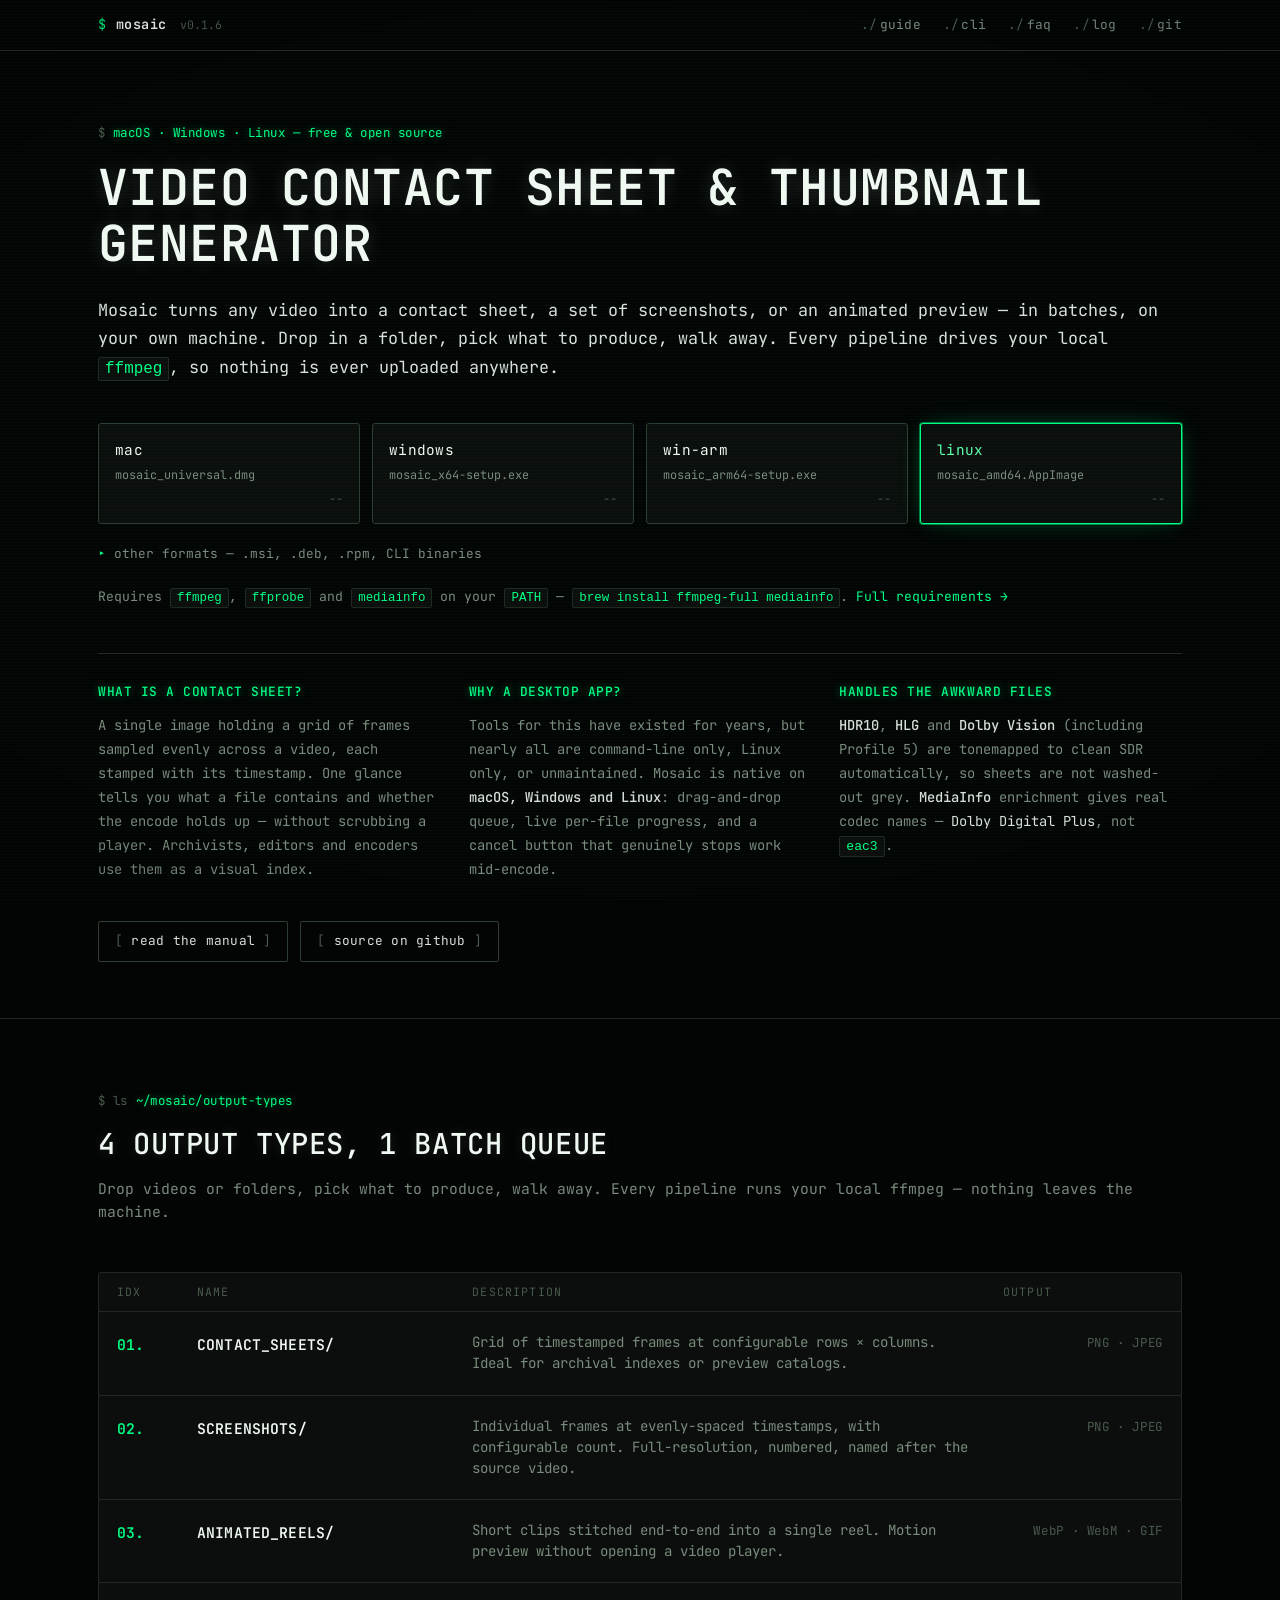
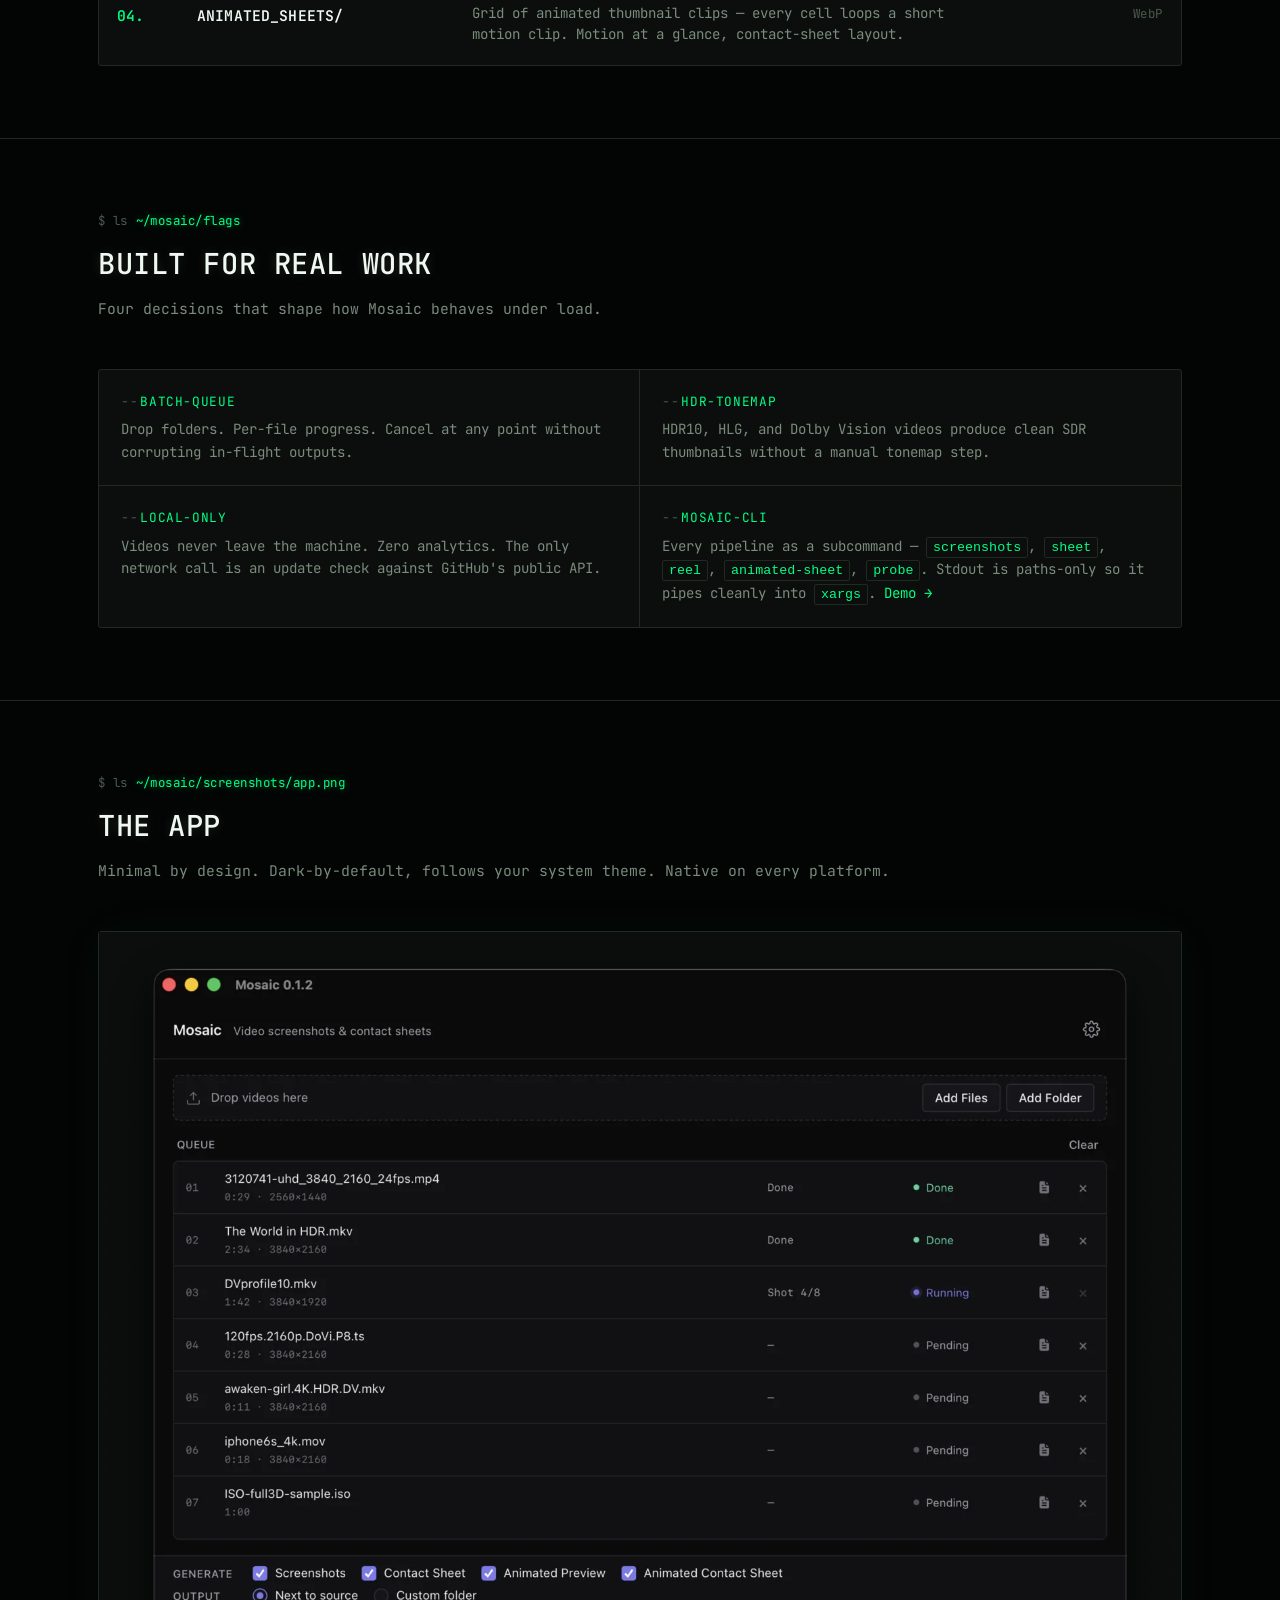
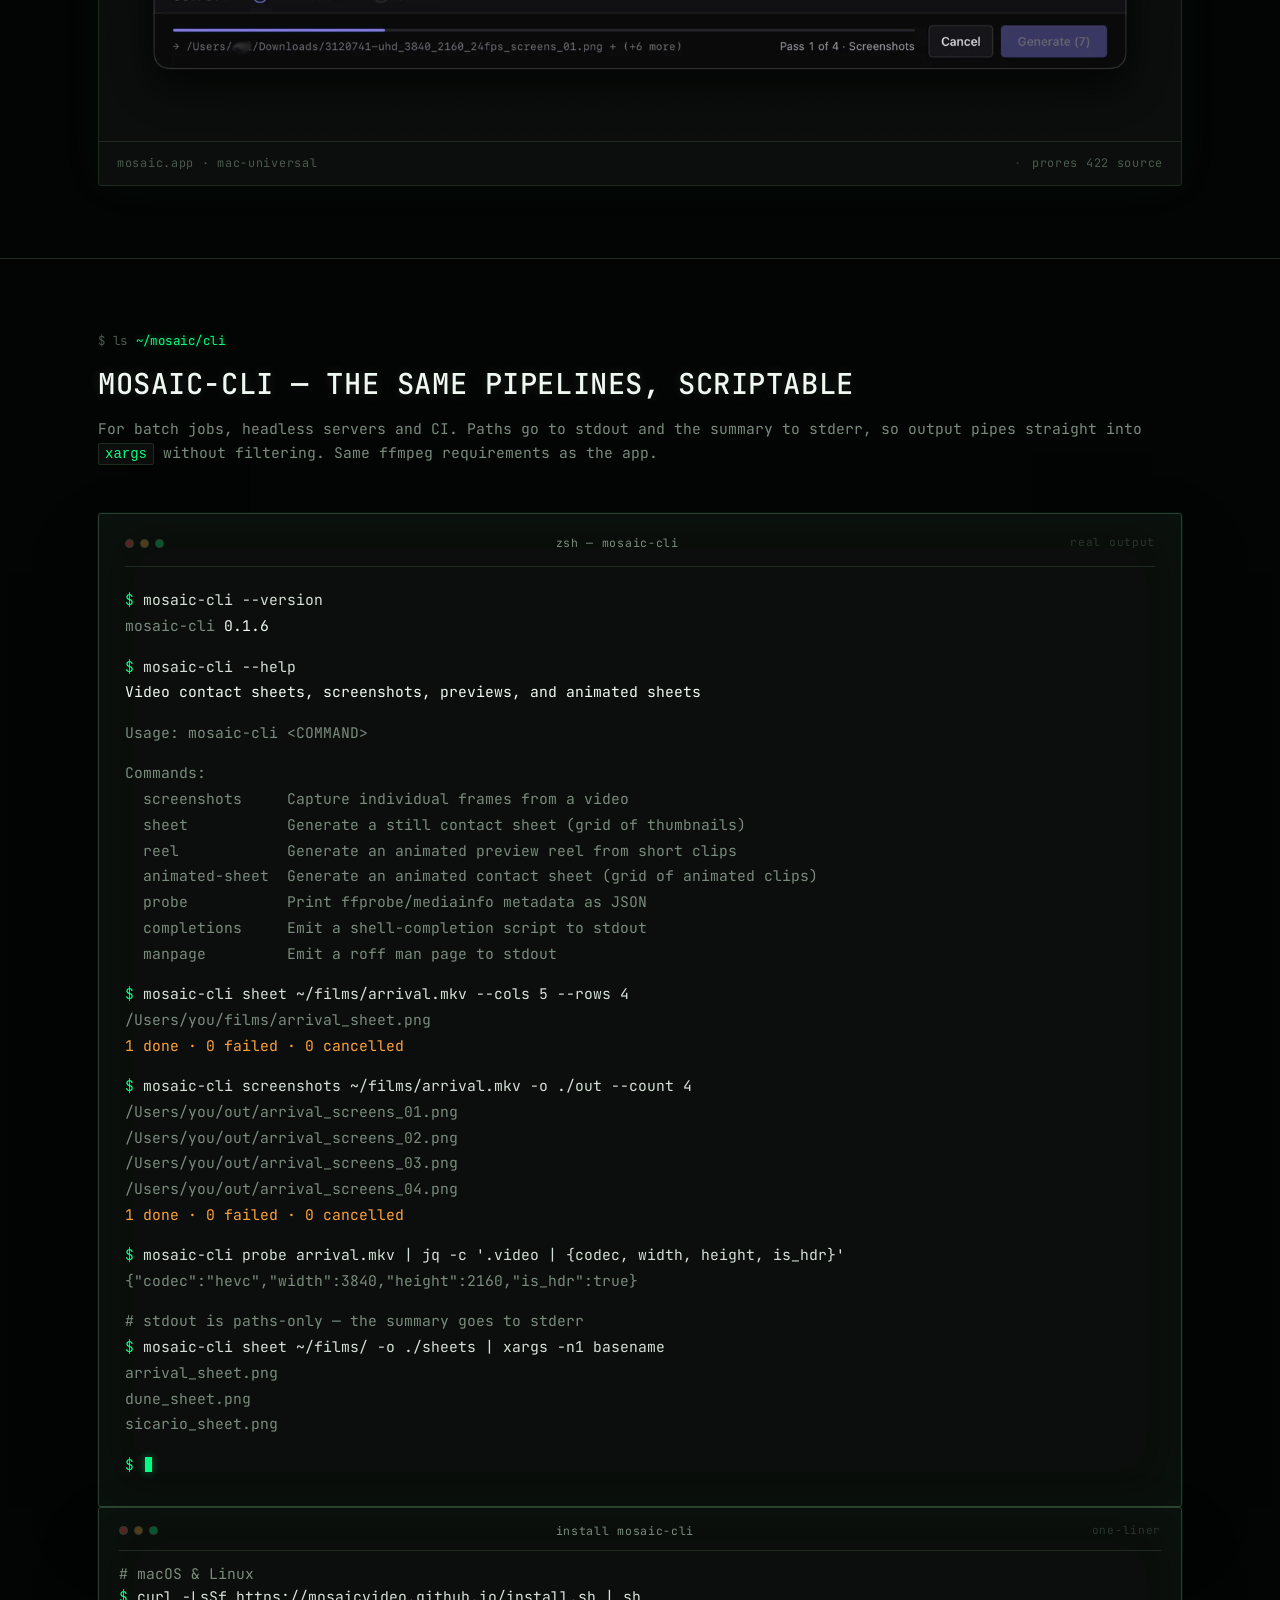
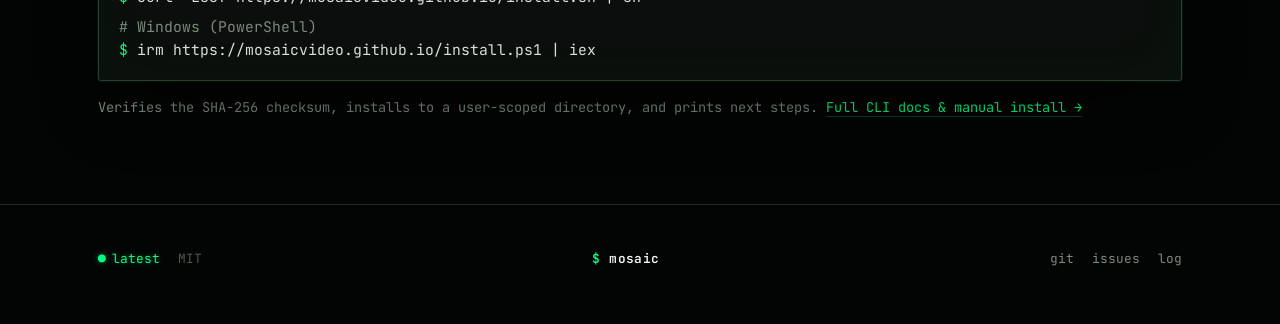
==== index.html @ 4bc28aed "Initial commit — Mosaic showcase site at the org root Moved out of mosaicvideo/mosaic (site/) so the" ====
<!doctype html>
<html lang="en">
<head>
  <meta charset="utf-8">
  <meta name="viewport" content="width=device-width, initial-scale=1">
  <title>Mosaic — Video contact sheets, screenshots & animated previews</title>
  <meta name="description" content="Batch-generate video contact sheets, screenshots, and animated previews. A free cross-platform desktop app for macOS, Windows and Linux that drives your local ffmpeg.">
  <link rel="canonical" href="https://mosaicvideo.github.io/">
  <meta name="theme-color" content="#060807">

  <meta property="og:type" content="website">
  <meta property="og:site_name" content="Mosaic">
  <meta property="og:url" content="https://mosaicvideo.github.io/">
  <meta property="og:title" content="Mosaic — Video contact sheets, screenshots &amp; animated previews">
  <meta property="og:description" content="Batch-generate video contact sheets, screenshots, and animated previews. A free cross-platform desktop app for macOS, Windows and Linux that drives your local ffmpeg.">
  <meta property="og:image" content="https://mosaicvideo.github.io/assets/og-image.png">
  <meta property="og:image:width" content="1200">
  <meta property="og:image:height" content="630">
  <meta property="og:image:alt" content="Mosaic — batch video thumbnailer for macOS, Windows and Linux">

  <meta name="twitter:card" content="summary_large_image">
  <meta name="twitter:title" content="Mosaic — Video contact sheets, screenshots &amp; animated previews">
  <meta name="twitter:description" content="Batch-generate video contact sheets, screenshots, and animated previews. Free, cross-platform, runs on your local ffmpeg.">
  <meta name="twitter:image" content="https://mosaicvideo.github.io/assets/og-image.png">
  <meta name="twitter:image:alt" content="Mosaic — batch video thumbnailer for macOS, Windows and Linux">
  <link rel="icon" type="image/png" href="assets/favicon.png">
  <link rel="preconnect" href="https://fonts.googleapis.com">
  <link rel="preconnect" href="https://fonts.gstatic.com" crossorigin>
  <link href="https://fonts.googleapis.com/css2?family=JetBrains+Mono:wght@400;500;600&display=swap" rel="stylesheet">
  <link rel="stylesheet" href="assets/style.css">
<script type="application/ld+json">
{
  "@context": "https://schema.org",
  "@type": "SoftwareApplication",
  "name": "Mosaic",
  "alternateName": "Mosaic video contact sheet generator",
  "description": "Free, open-source desktop app that batch-generates video contact sheets, screenshots, animated preview reels and animated contact sheets by driving your local ffmpeg. Runs on macOS, Windows and Linux.",
  "url": "https://mosaicvideo.github.io/",
  "applicationCategory": "MultimediaApplication",
  "applicationSubCategory": "Video contact sheet and thumbnail generator",
  "operatingSystem": "macOS, Windows, Linux",
  "softwareVersion": "0.1.6",
  "downloadUrl": "https://github.com/mosaicvideo/mosaic/releases/latest",
  "softwareHelp": {
    "@type": "CreativeWork",
    "url": "https://mosaicvideo.github.io/guide.html"
  },
  "softwareRequirements": "Requires ffmpeg, ffprobe and MediaInfo CLI installed and available on PATH.",
  "license": "https://opensource.org/licenses/MIT",
  "isAccessibleForFree": true,
  "offers": {
    "@type": "Offer",
    "price": "0",
    "priceCurrency": "USD"
  },
  "screenshot": "https://mosaicvideo.github.io/assets/screenshots/hero.webp",
  "image": "https://mosaicvideo.github.io/assets/og-image.png",
  "featureList": [
    "Contact sheets — grid of timestamped frames at configurable rows and columns (PNG, JPEG)",
    "Screenshots — individual frames at evenly-spaced timestamps (PNG, JPEG)",
    "Animated preview reels — short clips stitched into one animation (WebP, WebM, GIF)",
    "Animated contact sheets — grid of looping motion clips (WebP)",
    "Drag-and-drop batch queue with per-file progress and cancel",
    "Automatic HDR tonemapping for HDR10, HLG and Dolby Vision including Profile 5",
    "MediaInfo metadata viewer and header enrichment",
    "Runs entirely locally — no uploads, no telemetry",
    "mosaic-cli command-line interface for scripting and CI"
  ],
  "author": {
    "@type": "Organization",
    "name": "Mosaic",
    "url": "https://mosaicvideo.github.io/",
    "sameAs": [
      "https://github.com/mosaicvideo/mosaic"
    ]
  },
  "publisher": {
    "@type": "Organization",
    "name": "Mosaic",
    "url": "https://mosaicvideo.github.io/",
    "sameAs": [
      "https://github.com/mosaicvideo/mosaic"
    ]
  },
  "sameAs": [
    "https://github.com/mosaicvideo/mosaic"
  ]
}
</script>
<script type="application/ld+json">
{
  "@context": "https://schema.org",
  "@type": "WebSite",
  "name": "Mosaic",
  "url": "https://mosaicvideo.github.io/",
  "publisher": {
    "@type": "Organization",
    "name": "Mosaic",
    "url": "https://mosaicvideo.github.io/",
    "sameAs": [
      "https://github.com/mosaicvideo/mosaic"
    ]
  }
}
</script>
</head>
<body>

<nav class="nav">
  <div class="nav-inner">
    <a href="./" class="nav-brand">
      <span class="nav-brand-text">mosaic</span>
      <span class="nav-brand-version" id="nav-version">v0.1.6</span>
    </a>
    <div class="nav-links">
      <a href="guide.html">guide</a>
      <a href="cli.html">cli</a>
      <a href="guide.html#faq">faq</a>
      <a href="https://github.com/mosaicvideo/mosaic/blob/main/CHANGELOG.md">log</a>
      <a href="https://github.com/mosaicvideo/mosaic">git</a>
    </div>
  </div>
</nav>

<main>

  <!-- ============ HERO ============ -->
  <section class="hero">
    <div class="hero-inner">

      <div class="hero-eyebrow">macOS · Windows · Linux — free &amp; open source</div>

      <h1 class="hero-h1">Video contact sheet &amp; thumbnail generator</h1>

      <p class="hero-lede">Mosaic turns any video into a contact sheet, a set of screenshots, or an animated preview — in batches, on your own machine. Drop in a folder, pick what to produce, walk away. Every pipeline drives your local <code>ffmpeg</code>, so nothing is ever uploaded anywhere.</p>

      <div class="dl-hero">
        <div class="dl-cards">
          <a class="dl-card" id="btn-macos" data-key="macos" href="https://github.com/mosaicvideo/mosaic/releases/latest">
            <span class="dl-card-os">mac</span>
            <span class="dl-path">mosaic_universal.dmg</span>
            <span class="dl-size">--</span>
          </a>
          <a class="dl-card" id="btn-win" data-key="win-x64" href="https://github.com/mosaicvideo/mosaic/releases/latest">
            <span class="dl-card-os">windows</span>
            <span class="dl-path">mosaic_x64-setup.exe</span>
            <span class="dl-size">--</span>
          </a>
          <a class="dl-card" id="btn-win-arm" data-key="win-arm" href="https://github.com/mosaicvideo/mosaic/releases/latest">
            <span class="dl-card-os">win-arm</span>
            <span class="dl-path">mosaic_arm64-setup.exe</span>
            <span class="dl-size">--</span>
          </a>
          <a class="dl-card" id="btn-linux" data-key="linux" href="https://github.com/mosaicvideo/mosaic/releases/latest">
            <span class="dl-card-os">linux</span>
            <span class="dl-path">mosaic_amd64.AppImage</span>
            <span class="dl-size">--</span>
          </a>
        </div>

        <details class="dl-more">
          <summary>other formats — .msi, .deb, .rpm, CLI binaries</summary>
          <div class="dl-more-body">
            <div class="dl-table" role="list">
              <div class="dl-group">Desktop app</div>
              <div class="dl-row">
                <a id="btn-win-msi" href="https://github.com/mosaicvideo/mosaic/releases/latest" role="listitem">
                  <div class="dl-index">01.</div><div class="dl-tag">win x64</div><div class="dl-path">mosaic_x64_en-US.msi</div><div class="dl-size">--</div>
                </a>
              </div>
              <div class="dl-row">
                <a id="btn-win-arm-msi" href="https://github.com/mosaicvideo/mosaic/releases/latest" role="listitem">
                  <div class="dl-index">02.</div><div class="dl-tag">win arm</div><div class="dl-path">mosaic_arm64_en-US.msi</div><div class="dl-size">--</div>
                </a>
              </div>
              <div class="dl-row">
                <a id="btn-linux-deb" href="https://github.com/mosaicvideo/mosaic/releases/latest" role="listitem">
                  <div class="dl-index">03.</div><div class="dl-tag">debian</div><div class="dl-path">mosaic_amd64.deb</div><div class="dl-size">--</div>
                </a>
              </div>
              <div class="dl-row">
                <a id="btn-linux-rpm" href="https://github.com/mosaicvideo/mosaic/releases/latest" role="listitem">
                  <div class="dl-index">04.</div><div class="dl-tag">fedora</div><div class="dl-path">mosaic.x86_64.rpm</div><div class="dl-size">--</div>
                </a>
              </div>
              <div class="dl-group">mosaic-cli</div>
              <div class="dl-row">
                <a id="cli-btn-macos" href="https://github.com/mosaicvideo/mosaic/releases/latest" role="listitem">
                  <div class="dl-index">05.</div><div class="dl-tag">macos</div><div class="dl-path">mosaic-cli-macos-universal</div><div class="dl-size">--</div>
                </a>
              </div>
              <div class="dl-row">
                <a id="cli-btn-linux" href="https://github.com/mosaicvideo/mosaic/releases/latest" role="listitem">
                  <div class="dl-index">06.</div><div class="dl-tag">linux</div><div class="dl-path">mosaic-cli-linux-x86_64</div><div class="dl-size">--</div>
                </a>
              </div>
              <div class="dl-row">
                <a id="cli-btn-win-x64" href="https://github.com/mosaicvideo/mosaic/releases/latest" role="listitem">
                  <div class="dl-index">07.</div><div class="dl-tag">win x64</div><div class="dl-path">mosaic-cli-windows-x86_64.exe</div><div class="dl-size">--</div>
                </a>
              </div>
              <div class="dl-row">
                <a id="cli-btn-win-arm" href="https://github.com/mosaicvideo/mosaic/releases/latest" role="listitem">
                  <div class="dl-index">08.</div><div class="dl-tag">win arm</div><div class="dl-path">mosaic-cli-windows-aarch64.exe</div><div class="dl-size">--</div>
                </a>
              </div>
            </div>
            <p class="dl-verify">Verify any download against <a href="https://github.com/mosaicvideo/mosaic/releases/latest/download/SHA256SUMS">SHA256SUMS</a>, or see <a href="https://github.com/mosaicvideo/mosaic/releases/latest">the full release</a>.</p>
          </div>
        </details>

        <p class="dl-req">Requires <code>ffmpeg</code>, <code>ffprobe</code> and <code>mediainfo</code> on your <code>PATH</code> — <code>brew install ffmpeg-full mediainfo</code>. <a href="guide.html#requirements">Full requirements →</a></p>
      </div>

      <div class="hero-prose">
        <div class="hero-note">
          <h2>What is a contact sheet?</h2>
          <p>A single image holding a grid of frames sampled evenly across a video, each stamped with its timestamp. One glance tells you what a file contains and whether the encode holds up — without scrubbing a player. Archivists, editors and encoders use them as a visual index.</p>
        </div>
        <div class="hero-note">
          <h2>Why a desktop app?</h2>
          <p>Tools for this have existed for years, but nearly all are command-line only, Linux only, or unmaintained. Mosaic is native on <strong>macOS, Windows and Linux</strong>: drag-and-drop queue, live per-file progress, and a cancel button that genuinely stops work mid-encode.</p>
        </div>
        <div class="hero-note">
          <h2>Handles the awkward files</h2>
          <p><strong>HDR10</strong>, <strong>HLG</strong> and <strong>Dolby Vision</strong> (including Profile 5) are tonemapped to clean SDR automatically, so sheets are not washed-out grey. <strong>MediaInfo</strong> enrichment gives real codec names — <em>Dolby Digital Plus</em>, not <code>eac3</code>.</p>
        </div>
      </div>

      <div class="cta-row">
        <a class="cta" href="guide.html">read the manual</a>
        <a class="cta" href="https://github.com/mosaicvideo/mosaic">source on github</a>
      </div>

    </div>
  </section>

  <!-- ============ OUTPUT TYPES ============ -->
  <section class="section">
    <div class="container">
      <div class="section-head">
        <div class="section-path">~/mosaic/output-types</div>
        <h2 class="section-title">4 output types, 1 batch queue</h2>
        <p class="section-sub">Drop videos or folders, pick what to produce, walk away. Every pipeline runs your local ffmpeg — nothing leaves the machine.</p>
      </div>

      <div class="fs" role="list">
        <div class="fs-head">
          <div>IDX</div>
          <div>NAME</div>
          <div>DESCRIPTION</div>
          <div>OUTPUT</div>
        </div>

        <div class="fs-row" role="listitem">
          <div class="fs-idx">01.</div>
          <div class="fs-name">contact_sheets/</div>
          <div class="fs-desc">Grid of timestamped frames at configurable rows × columns. Ideal for archival indexes or preview catalogs.</div>
          <div class="fs-meta">PNG · JPEG</div>
        </div>

        <div class="fs-row" role="listitem">
          <div class="fs-idx">02.</div>
          <div class="fs-name">screenshots/</div>
          <div class="fs-desc">Individual frames at evenly-spaced timestamps, with configurable count. Full-resolution, numbered, named after the source video.</div>
          <div class="fs-meta">PNG · JPEG</div>
        </div>

        <div class="fs-row" role="listitem">
          <div class="fs-idx">03.</div>
          <div class="fs-name">animated_reels/</div>
          <div class="fs-desc">Short clips stitched end-to-end into a single reel. Motion preview without opening a video player.</div>
          <div class="fs-meta">WebP · WebM · GIF</div>
        </div>

        <div class="fs-row" role="listitem">
          <div class="fs-idx">04.</div>
          <div class="fs-name">animated_sheets/</div>
          <div class="fs-desc">Grid of animated thumbnail clips — every cell loops a short motion clip. Motion at a glance, contact-sheet layout.</div>
          <div class="fs-meta">WebP</div>
        </div>
      </div>
    </div>
  </section>

  <!-- ============ FLAGS (Why) ============ -->
  <section class="section">
    <div class="container">
      <div class="section-head">
        <div class="section-path">~/mosaic/flags</div>
        <h2 class="section-title">Built for real work</h2>
        <p class="section-sub">Four decisions that shape how Mosaic behaves under load.</p>
      </div>

      <div class="flags">
        <div class="flag">
          <div class="flag-key">batch-queue</div>
          <div class="flag-body">Drop folders. Per-file progress. Cancel at any point without corrupting in-flight outputs.</div>
        </div>
        <div class="flag">
          <div class="flag-key">hdr-tonemap</div>
          <div class="flag-body">HDR10, HLG, and Dolby Vision videos produce clean SDR thumbnails without a manual tonemap step.</div>
        </div>
        <div class="flag">
          <div class="flag-key">local-only</div>
          <div class="flag-body">Videos never leave the machine. Zero analytics. The only network call is an update check against GitHub's public API.</div>
        </div>
        <div class="flag">
          <div class="flag-key">mosaic-cli</div>
          <div class="flag-body">Every pipeline as a subcommand — <code>screenshots</code>, <code>sheet</code>, <code>reel</code>, <code>animated-sheet</code>, <code>probe</code>. Stdout is paths-only so it pipes cleanly into <code>xargs</code>. <a href="#cli">Demo →</a></div>
        </div>
      </div>
    </div>
  </section>

  <!-- ============ SHOWCASE ============ -->
  <section class="section">
    <div class="container">
      <div class="section-head">
        <div class="section-path">~/mosaic/screenshots/app.png</div>
        <h2 class="section-title">The app</h2>
        <p class="section-sub">Minimal by design. Dark-by-default, follows your system theme. Native on every platform.</p>
      </div>

      <div class="showcase">
        <div class="showcase-frame">
          <img class="optional-screenshot" src="assets/screenshots/hero.webp" alt="Mosaic app window showing a drag-and-drop batch queue with video files processing" width="1600" height="1197" loading="lazy" decoding="async">
        </div>
        <div class="showcase-caption">
          <span>mosaic.app · mac-universal</span>
          <span>prores 422 source</span>
        </div>
      </div>
    </div>
  </section>

  <!-- ============ CLI ============ -->
  <section class="section" id="cli">
    <div class="container">
      <div class="section-head">
        <div class="section-path">~/mosaic/cli</div>
        <h2 class="section-title">mosaic-cli — the same pipelines, scriptable</h2>
        <p class="section-sub">For batch jobs, headless servers and CI. Paths go to stdout and the summary to stderr, so output pipes straight into <code>xargs</code> without filtering. Same ffmpeg requirements as the app.</p>
      </div>

      <div class="terminal" id="terminal">
        <div class="terminal-bar">
          <div class="terminal-bar-dots" aria-hidden="true"><span></span><span></span><span></span></div>
          <div class="terminal-bar-title">zsh — mosaic-cli</div>
          <div class="terminal-bar-meta">real output</div>
        </div>

        <div class="terminal-body" id="terminal-body">

          <span class="tline cmd">mosaic-cli --version</span>
          <span class="tline out">mosaic-cli <span class="hi" id="line-version">0.1.6</span></span>
          <span class="tspace"></span>

          <span class="tline cmd">mosaic-cli --help</span>
          <span class="tline bright">Video contact sheets, screenshots, previews, and animated sheets</span>
          <span class="tspace"></span>
          <span class="tline out">Usage: mosaic-cli &lt;COMMAND&gt;</span>
          <span class="tspace"></span>
          <span class="tline out">Commands:</span>
          <span class="tline out">  screenshots     Capture individual frames from a video</span>
          <span class="tline out">  sheet           Generate a still contact sheet (grid of thumbnails)</span>
          <span class="tline out">  reel            Generate an animated preview reel from short clips</span>
          <span class="tline out">  animated-sheet  Generate an animated contact sheet (grid of animated clips)</span>
          <span class="tline out">  probe           Print ffprobe/mediainfo metadata as JSON</span>
          <span class="tline out">  completions     Emit a shell-completion script to stdout</span>
          <span class="tline out">  manpage         Emit a roff man page to stdout</span>
          <span class="tspace"></span>

          <span class="tline cmd">mosaic-cli sheet ~/films/arrival.mkv --cols 5 --rows 4</span>
          <span class="tline out">/Users/you/films/arrival_sheet.png</span>
          <span class="tline amber">1 done · 0 failed · 0 cancelled</span>
          <span class="tspace"></span>

          <span class="tline cmd">mosaic-cli screenshots ~/films/arrival.mkv -o ./out --count 4</span>
          <span class="tline out">/Users/you/out/arrival_screens_01.png</span>
          <span class="tline out">/Users/you/out/arrival_screens_02.png</span>
          <span class="tline out">/Users/you/out/arrival_screens_03.png</span>
          <span class="tline out">/Users/you/out/arrival_screens_04.png</span>
          <span class="tline amber">1 done · 0 failed · 0 cancelled</span>
          <span class="tspace"></span>

          <span class="tline cmd">mosaic-cli probe arrival.mkv | jq -c '.video | {codec, width, height, is_hdr}'</span>
          <span class="tline out">{"codec":"hevc","width":3840,"height":2160,"is_hdr":true}</span>
          <span class="tspace"></span>

          <span class="tline out"># stdout is paths-only — the summary goes to stderr</span>
          <span class="tline cmd">mosaic-cli sheet ~/films/ -o ./sheets | xargs -n1 basename</span>
          <span class="tline out">arrival_sheet.png</span>
          <span class="tline out">dune_sheet.png</span>
          <span class="tline out">sicario_sheet.png</span>
          <span class="tspace"></span>

          <span class="tline cmd"><span class="cursor"></span></span>
        </div>
      </div>

      <div class="cli-install">
        <div class="terminal terminal-compact">
          <div class="terminal-bar">
            <div class="terminal-bar-dots" aria-hidden="true"><span></span><span></span><span></span></div>
            <div class="terminal-bar-title">install mosaic-cli</div>
            <div class="terminal-bar-meta">one-liner</div>
          </div>
          <div class="terminal-body">
            <span class="tline out"># macOS &amp; Linux</span>
            <span class="tline cmd">curl -LsSf https://mosaicvideo.github.io/install.sh | sh</span>
            <span class="tspace"></span>
            <span class="tline out"># Windows (PowerShell)</span>
            <span class="tline cmd">irm https://mosaicvideo.github.io/install.ps1 | iex</span>
          </div>
        </div>
        <p class="cli-install-hint">Verifies the SHA-256 checksum, installs to a user-scoped directory, and prints next steps. <a href="cli.html">Full CLI docs &amp; manual install →</a></p>
      </div>
    </div>
  </section>

</main>

<footer>
  <div class="footer-inner">
    <div class="footer-left">
      <span class="version-badge" id="version-badge">latest</span>
      <span>MIT</span>
    </div>
    <div class="footer-mark">mosaic</div>
    <div class="footer-right">
      <a href="https://github.com/mosaicvideo/mosaic">git</a>
      <a href="https://github.com/mosaicvideo/mosaic/issues">issues</a>
      <a href="https://github.com/mosaicvideo/mosaic/blob/main/CHANGELOG.md">log</a>
    </div>
  </div>
</footer>

<script src="assets/download.js" defer></script>
</body>
</html>
---- assets/style.css ----
/* Mosaic showcase — Terminal archive aesthetic
   Monospace throughout, phosphor green on near-pitch black,
   scanline overlay, ASCII dividers, typed-on-load hero. */

@font-face {
  font-family: 'JetBrainsMonoFallback';
  src: local('JetBrains Mono'), local('SF Mono'), local('Menlo');
}

:root {
  color-scheme: dark;

  /* Terminal palette */
  --bg:          #060807;
  --bg-deep:     #030404;
  --panel:       #0b0e0c;
  --elev:        #11161260;
  --elev-solid:  #11161290;
  --border:      #1f2a21;
  --border-2:    #2d3d2f;
  --text:        #d6e0d8;
  --text-bright: #f0f8f2;
  --muted:       #7a8b7d;
  --subtle:      #4a5a4d;
  --faint:       #2a3530;

  --accent:      #00ff85;
  --accent-hi:   #5cffab;
  --accent-lo:   #00c96a;
  --accent-dim:  rgba(0, 255, 133, 0.10);
  --accent-glow: rgba(0, 255, 133, 0.45);

  --amber:       #ffa23a;  /* secondary / warning */
  --amber-dim:   rgba(255, 162, 58, 0.14);
  --danger:      #ff5560;

  --radius-sm:   2px;
  --radius:      3px;

  --f-mono:      'JetBrains Mono', 'IBM Plex Mono', 'SF Mono', Menlo, Consolas, monospace;
  --f-text:      var(--f-mono);

  --t-fast:      100ms linear;
  --t-base:      200ms linear;

  --max-w:       1140px;
  --gutter:      28px;
}

*, *::before, *::after { box-sizing: border-box; }

html {
  scroll-behavior: smooth;
  scroll-padding-top: 96px;
}

body {
  margin: 0;
  font-family: var(--f-mono);
  font-size: 14px;
  line-height: 1.6;
  color: var(--text);
  background: var(--bg-deep);
  -webkit-font-smoothing: antialiased;
  overflow-x: hidden;
  font-feature-settings: "liga" 0, "calt" 0;  /* no ligatures for pure terminal feel */
  position: relative;
}

/* ---- CRT vignette ---- */
body::before {
  content: '';
  position: fixed;
  inset: 0;
  pointer-events: none;
  z-index: 9998;
  background:
    radial-gradient(ellipse 120% 90% at 50% 50%, transparent 55%, rgba(0, 0, 0, 0.6) 100%);
}

/* ---- Scanlines overlay ---- */
body::after {
  content: '';
  position: fixed;
  inset: 0;
  pointer-events: none;
  z-index: 9999;
  background-image:
    repeating-linear-gradient(
      0deg,
      rgba(0, 255, 133, 0.025) 0px,
      rgba(0, 255, 133, 0.025) 1px,
      transparent 1px,
      transparent 3px
    );
  mix-blend-mode: screen;
}

img { max-width: 100%; height: auto; display: block; }

a {
  color: var(--accent);
  text-decoration: none;
  transition: color var(--t-fast);
}
a:hover {
  color: var(--accent-hi);
  text-shadow: 0 0 8px var(--accent-glow);
}

::selection {
  background: var(--accent);
  color: var(--bg-deep);
}

/* All caps, uppercase default for headings */
h1, h2, h3, h4 {
  font-family: var(--f-mono);
  font-weight: 500;
  letter-spacing: 0.01em;
  margin: 0 0 0.5em;
  color: var(--text-bright);
  text-transform: uppercase;
}

h1 {
  font-size: clamp(1.6rem, 3.2vw, 2.4rem);
  letter-spacing: 0.02em;
  line-height: 1.3;
  font-weight: 600;
}

h2 {
  font-size: 1.25rem;
  letter-spacing: 0.05em;
  margin-top: 2.2em;
  color: var(--accent);
  text-shadow: 0 0 10px var(--accent-glow);
}

h3 {
  font-size: 1rem;
  letter-spacing: 0.04em;
  margin-top: 1.6em;
  color: var(--text-bright);
}

h4 {
  font-size: 0.86rem;
  letter-spacing: 0.06em;
  margin-top: 1.4em;
  color: var(--accent);
}

p { margin: 0 0 1em; }
ul, ol { margin: 0 0 1em; padding-left: 1.4em; }
li { margin-bottom: 0.3em; }

em, i { font-style: normal; color: var(--accent); }
strong, b { color: var(--text-bright); font-weight: 600; }

code {
  background: var(--panel);
  padding: 2px 6px;
  border-radius: var(--radius-sm);
  border: 1px solid var(--border);
  color: var(--accent);
  font-size: 0.95em;
}

pre {
  background: var(--panel);
  border: 1px solid var(--border);
  border-radius: var(--radius);
  padding: 14px 18px;
  overflow-x: auto;
  font-size: 0.84rem;
  color: var(--text);
  line-height: 1.65;
  position: relative;
}
pre::before {
  content: '$';
  position: absolute;
  top: 14px;
  left: 18px;
  color: var(--accent);
  opacity: 0.5;
}
pre code { background: none; border: 0; padding: 0; }
pre:not(.no-prompt) { padding-left: 34px; }
pre.no-prompt::before { display: none; }
pre.no-prompt { padding-left: 18px; }

hr {
  border: 0;
  height: 1px;
  background: linear-gradient(90deg, transparent, var(--border-2), transparent);
  margin: 3em 0;
}

/* ---- ASCII divider ---- */
.ascii-rule {
  color: var(--faint);
  font-size: 0.78rem;
  letter-spacing: 0.3em;
  text-align: center;
  user-select: none;
  white-space: nowrap;
  overflow: hidden;
  margin: 64px 0;
}
.ascii-rule::before,
.ascii-rule::after {
  content: '─────────────────────────────────────────────────────────────────';
}

/* ---- Nav ---- */

.nav {
  position: sticky;
  top: 0;
  z-index: 50;
  background: var(--bg-deep);
  border-bottom: 1px solid var(--border);
}
.nav-inner {
  max-width: var(--max-w);
  margin: 0 auto;
  padding: 14px var(--gutter);
  display: flex;
  align-items: center;
  gap: 28px;
  font-size: 0.84rem;
}
.nav-brand {
  display: inline-flex;
  align-items: center;
  gap: 10px;
  color: var(--text-bright);
}
.nav-brand::before {
  content: '$';
  color: var(--accent);
}
.nav-brand-text {
  font-weight: 600;
  letter-spacing: 0.03em;
  color: var(--text-bright);
}
.nav-brand-version {
  color: var(--subtle);
  font-size: 0.72rem;
  margin-left: 4px;
}
.nav-links {
  display: flex;
  gap: 22px;
  margin-left: auto;
  align-items: center;
}
.nav-links a {
  color: var(--muted);
  font-size: 0.8rem;
  letter-spacing: 0.02em;
  transition: color var(--t-fast);
  position: relative;
}
.nav-links a::before {
  content: './';
  color: var(--subtle);
  margin-right: 2px;
  transition: color var(--t-fast);
}
.nav-links a:hover,
.nav-links a.active {
  color: var(--accent);
  text-shadow: 0 0 10px var(--accent-glow);
}
.nav-links a:hover::before,
.nav-links a.active::before { color: var(--accent); }

@media (max-width: 720px) {
  .nav-inner { padding: 12px 18px; gap: 14px; font-size: 0.78rem; }
  .nav-brand-version { display: none; }
  .nav-links { gap: 14px; }
}

/* ---- Container ---- */
.container {
  max-width: var(--max-w);
  margin: 0 auto;
  padding: 0 var(--gutter);
}
@media (max-width: 720px) {
  :root { --gutter: 18px; }
}

/* =========== HERO =========== */

.hero {
  padding: 72px 0 56px;
  border-bottom: 1px solid var(--border);
  position: relative;
}

.hero-inner {
  max-width: var(--max-w);
  margin: 0 auto;
  padding: 0 var(--gutter);
}

.hero-eyebrow {
  font-size: 0.78rem;
  color: var(--accent);
  letter-spacing: 0.04em;
  margin-bottom: 18px;
  text-shadow: 0 0 8px var(--accent-glow);
}
.hero-eyebrow::before {
  content: '$ ';
  color: var(--subtle);
  text-shadow: none;
}

.hero-h1 {
  font-size: clamp(1.9rem, 5.2vw, 3.1rem);
  line-height: 1.12;
  letter-spacing: 0.01em;
  margin: 0 0 24px;
  color: var(--text-bright);
  text-shadow: 0 0 18px rgba(240, 248, 242, 0.18);
}

.hero-lede {
  font-size: 1.05rem;
  line-height: 1.7;
  color: var(--text);
  margin: 0 0 40px;
}

/* Three notes side by side so the hero fills the container instead of leaving a
   narrow ragged column with dead space beside it. */
.hero-prose {
  display: grid;
  grid-template-columns: repeat(3, 1fr);
  gap: 28px;
  padding-top: 28px;
  border-top: 1px solid var(--border);
}
.hero-note h2 {
  font-size: 0.8rem;
  font-weight: 500;
  letter-spacing: 0.04em;
  margin: 0 0 10px;
  color: var(--accent);
  text-shadow: 0 0 8px var(--accent-glow);
}
.hero-note p {
  color: var(--muted);
  font-size: 0.86rem;
  line-height: 1.75;
  margin: 0;
}
.hero-note strong { color: var(--text); font-weight: 500; }
.hero-note em { color: var(--text); font-style: normal; }

@media (max-width: 900px) {
  .hero-prose { grid-template-columns: 1fr 1fr; }
}
@media (max-width: 620px) {
  .hero-prose { grid-template-columns: 1fr; gap: 24px; }
}

.terminal {
  background: var(--panel);
  border: 1px solid var(--border-2);
  border-radius: var(--radius);
  padding: 20px 26px 28px;
  position: relative;
  box-shadow:
    inset 0 0 60px rgba(0, 255, 133, 0.03),
    0 0 0 1px rgba(0, 255, 133, 0.06),
    0 30px 80px -30px rgba(0, 0, 0, 0.85);
}

.terminal-bar {
  display: flex;
  align-items: center;
  gap: 14px;
  padding-bottom: 14px;
  margin-bottom: 20px;
  border-bottom: 1px solid var(--border);
  font-size: 0.72rem;
  color: var(--subtle);
  letter-spacing: 0.06em;
}
.terminal-bar-dots {
  display: flex;
  gap: 6px;
}
.terminal-bar-dots span {
  width: 9px;
  height: 9px;
  border-radius: 50%;
  border: 1px solid var(--border-2);
}
.terminal-bar-dots span:nth-child(1) { background: rgba(255, 85, 85, 0.3); }
.terminal-bar-dots span:nth-child(2) { background: rgba(255, 162, 58, 0.3); }
.terminal-bar-dots span:nth-child(3) { background: rgba(0, 255, 133, 0.3); }
.terminal-bar-title {
  color: var(--muted);
  flex: 1;
  text-align: center;
}
.terminal-bar-meta {
  color: var(--faint);
  font-size: 0.7rem;
}

.terminal-body {
  font-size: 0.92rem;
  line-height: 1.75;
}

.terminal.terminal-compact {
  padding: 14px 20px 18px;
}
.terminal-compact .terminal-bar {
  padding-bottom: 10px;
  margin-bottom: 12px;
}
.terminal-compact .terminal-body {
  line-height: 1.55;
}
.terminal-compact .tspace {
  height: 0.5em;
}

.cli-install-hint {
  margin-top: 16px;
  color: var(--muted);
  font-size: 0.85rem;
}
.cli-install-hint a {
  color: var(--accent);
  text-decoration: none;
  border-bottom: 1px solid rgba(0, 255, 133, 0.25);
}
.cli-install-hint a:hover {
  border-bottom-color: var(--accent);
}

/* A typed line inside the terminal */
.tline {
  display: block;
  color: var(--text);
  white-space: pre-wrap;
  word-break: break-word;
}
.tline.cmd::before {
  content: '$ ';
  color: var(--accent);
}
.tline.out {
  color: var(--muted);
}
.tline.bright {
  color: var(--text-bright);
}
.tline.accent {
  color: var(--accent);
  text-shadow: 0 0 8px var(--accent-glow);
}
.tline.amber {
  color: var(--amber);
}
.tline .dim { color: var(--subtle); }
.tline .hi { color: var(--text-bright); }

.tspace { display: block; height: 1em; }

/* Blinking cursor block */
.cursor {
  display: inline-block;
  width: 0.5em;
  height: 1em;
  background: var(--accent);
  vertical-align: -0.15em;
  margin-left: 2px;
  box-shadow: 0 0 8px var(--accent-glow);
  animation: blink 1s step-start infinite;
}
@keyframes blink {
  50% { opacity: 0; }
}

/* Download menu inside terminal */
.dl-table {
  margin-top: 4px;
  display: grid;
  grid-template-columns: auto auto 1fr auto;
  gap: 2px 20px;
  font-size: 0.88rem;
  align-items: baseline;
}
.dl-row {
  display: contents;
}
.dl-row a {
  display: contents;
  color: inherit;
}
.dl-row:hover > * {
  background: var(--accent-dim);
  color: var(--text-bright);
}
.dl-row.primary > .dl-path {
  color: var(--accent-hi);
  text-shadow: 0 0 8px var(--accent-glow);
}
.dl-row > * {
  padding: 3px 6px;
  transition: background var(--t-fast);
}
.dl-index {
  color: var(--accent);
}
.dl-tag {
  color: var(--muted);
}
.dl-path {
  color: var(--text);
}
.dl-size {
  color: var(--subtle);
  text-align: right;
}

/* =========== HERO DOWNLOADS =========== */

.dl-hero { margin: 36px 0 44px; }

.dl-cards {
  display: grid;
  grid-template-columns: repeat(4, 1fr);
  gap: 12px;
}
.dl-card {
  display: flex;
  flex-direction: column;
  gap: 5px;
  padding: 14px 16px;
  border: 1px solid var(--border-2);
  border-radius: var(--radius);
  background: var(--panel);
  color: var(--text);
  text-decoration: none;
  transition: border-color var(--t-fast), background var(--t-fast);
}
.dl-card:hover {
  border-color: var(--accent);
  background: var(--accent-dim);
}
.dl-card .dl-card-os {
  font-size: 0.9rem;
  color: var(--text-bright);
  letter-spacing: 0.02em;
}
.dl-card .dl-path {
  font-size: 0.74rem;
  color: var(--muted);
  overflow: hidden;
  text-overflow: ellipsis;
  white-space: nowrap;
}
.dl-card .dl-size { font-size: 0.74rem; color: var(--subtle); }
.dl-card.primary {
  border-color: var(--accent);
  box-shadow: 0 0 0 1px var(--accent-glow), 0 0 24px -8px var(--accent-glow);
}
.dl-card.primary .dl-card-os { color: var(--accent-hi); }

.dl-more { margin-top: 16px; }
.dl-more > summary {
  cursor: pointer;
  font-size: 0.8rem;
  color: var(--muted);
  padding: 4px 0;
  list-style: none;
}
.dl-more > summary::-webkit-details-marker { display: none; }
.dl-more > summary::before {
  content: '▸ ';
  color: var(--accent);
}
.dl-more[open] > summary::before { content: '▾ '; }
.dl-more > summary:hover { color: var(--text-bright); }
.dl-more-body {
  margin-top: 14px;
  padding: 16px 18px;
  border: 1px solid var(--border);
  border-radius: var(--radius);
  background: var(--panel);
}
.dl-more-body .dl-table { font-size: 0.8rem; column-gap: 16px; }
.dl-more-body .dl-path { white-space: nowrap; }
.dl-verify {
  margin: 14px 0 0;
  font-size: 0.78rem;
  color: var(--subtle);
}

.dl-group {
  grid-column: 1 / -1;
  margin-top: 10px;
  padding: 0 6px 4px;
  font-size: 0.7rem;
  letter-spacing: 0.1em;
  text-transform: uppercase;
  color: var(--subtle);
  border-bottom: 1px solid var(--border);
}
.dl-group:first-child { margin-top: 0; }

.dl-req {
  margin: 18px 0 0;
  font-size: 0.82rem;
  line-height: 1.7;
  color: var(--muted);
}

@media (max-width: 900px) {
  .dl-cards { grid-template-columns: 1fr 1fr; }
}
@media (max-width: 520px) {
  .dl-cards { grid-template-columns: 1fr; }
}

.hero .cta-row { margin-top: 40px; }

.cta-row {
  margin-top: 22px;
  display: flex;
  flex-wrap: wrap;
  gap: 12px;
}
.cta {
  display: inline-flex;
  align-items: center;
  gap: 8px;
  padding: 9px 16px;
  background: transparent;
  border: 1px solid var(--border-2);
  color: var(--text);
  font-family: var(--f-mono);
  font-size: 0.8rem;
  letter-spacing: 0.02em;
  border-radius: var(--radius-sm);
  transition: all var(--t-base);
  cursor: pointer;
}
.cta::before { content: '['; color: var(--subtle); }
.cta::after  { content: ']'; color: var(--subtle); }
.cta:hover {
  border-color: var(--accent);
  color: var(--accent);
  background: var(--accent-dim);
  box-shadow: 0 0 20px var(--accent-dim);
  text-shadow: 0 0 8px var(--accent-glow);
}
.cta:hover::before,
.cta:hover::after { color: var(--accent); }
.cta.primary {
  border-color: var(--accent);
  color: var(--accent);
  background: rgba(0, 255, 133, 0.06);
}
.cta.primary::before,
.cta.primary::after { color: var(--accent); }

/* =========== SECTIONS =========== */

.section {
  padding: 72px 0;
  border-bottom: 1px solid var(--border);
}
.section:last-of-type { border-bottom: 0; }

.section-head {
  margin-bottom: 48px;
}
.section-path {
  font-size: 0.78rem;
  color: var(--accent);
  letter-spacing: 0.04em;
  margin-bottom: 10px;
  text-shadow: 0 0 8px var(--accent-glow);
}
.section-path::before {
  content: '$ ls ';
  color: var(--subtle);
  text-shadow: none;
}
.section-title {
  font-size: 1.8rem;
  letter-spacing: 0.02em;
  margin: 0 0 10px;
  color: var(--text-bright);
  text-shadow: 0 0 12px rgba(240, 248, 242, 0.15);
}
.section-sub {
  color: var(--muted);
  font-size: 0.92rem;
  margin: 0;
  text-transform: none;
  letter-spacing: 0;
}

/* =========== OUTPUT FILES (directory listing) =========== */

.fs {
  display: grid;
  grid-template-columns: 1fr;
  gap: 0;
  border: 1px solid var(--border);
  border-radius: var(--radius);
  background: var(--panel);
  overflow: hidden;
  font-size: 0.9rem;
}
.fs-head {
  padding: 10px 18px;
  border-bottom: 1px solid var(--border);
  font-size: 0.72rem;
  color: var(--subtle);
  letter-spacing: 0.1em;
  display: grid;
  grid-template-columns: 60px 1fr 2fr 160px;
  gap: 20px;
  text-transform: uppercase;
}
.fs-row {
  display: grid;
  grid-template-columns: 60px 1fr 2fr 160px;
  gap: 20px;
  padding: 20px 18px;
  border-bottom: 1px solid var(--border);
  align-items: start;
  transition: background var(--t-fast);
  font-size: 0.92rem;
}
.fs-row:last-child { border-bottom: 0; }
.fs-row:hover { background: var(--accent-dim); }
.fs-idx {
  color: var(--accent);
  font-weight: 600;
  padding-top: 1px;
}
.fs-name {
  color: var(--text-bright);
  font-weight: 600;
  letter-spacing: 0.01em;
  text-transform: uppercase;
  padding-top: 1px;
}
.fs-desc {
  color: var(--muted);
  text-transform: none;
  letter-spacing: 0;
  font-size: 0.88rem;
  line-height: 1.5;
}
.fs-meta {
  color: var(--subtle);
  font-size: 0.78rem;
  letter-spacing: 0.05em;
  padding-top: 2px;
  text-align: right;
  line-height: 1.5;
  white-space: nowrap;
}

@media (max-width: 720px) {
  .fs-head, .fs-row { grid-template-columns: 40px 1fr; gap: 14px; }
  .fs-head > :nth-child(3), .fs-head > :nth-child(4) { display: none; }
  .fs-row > .fs-desc { grid-column: 2; }
  .fs-row > .fs-meta { grid-column: 2; margin-top: 4px; }
}

/* =========== FLAGS (manifest) =========== */

.flags {
  display: grid;
  grid-template-columns: 1fr 1fr;
  gap: 0;
  border: 1px solid var(--border);
  border-radius: var(--radius);
  background: var(--panel);
  overflow: hidden;
}
.flag {
  padding: 22px 22px;
  border-right: 1px solid var(--border);
  border-bottom: 1px solid var(--border);
}
.flag:nth-child(2n) { border-right: 0; }
.flag:nth-last-child(-n+2) { border-bottom: 0; }
.flag-key {
  color: var(--accent);
  font-size: 0.8rem;
  letter-spacing: 0.05em;
  margin-bottom: 6px;
  text-transform: uppercase;
}
.flag-key::before {
  content: '--';
  color: var(--subtle);
  margin-right: 2px;
}
.flag-body {
  color: var(--muted);
  font-size: 0.88rem;
  text-transform: none;
  letter-spacing: 0;
}
@media (max-width: 720px) {
  .flags { grid-template-columns: 1fr; }
  .flag { border-right: 0; }
  .flag:nth-last-child(1) { border-bottom: 0; }
}

/* =========== SHOWCASE =========== */
.showcase {
  background: var(--panel);
  border: 1px solid var(--border);
  border-radius: var(--radius);
  overflow: hidden;
  position: relative;
  box-shadow: 0 0 50px rgba(0, 255, 133, 0.04);
}
.showcase-frame img { display: block; width: 100%; }
.showcase-caption {
  padding: 12px 18px;
  border-top: 1px solid var(--border);
  font-size: 0.74rem;
  color: var(--subtle);
  letter-spacing: 0.06em;
  display: flex;
  justify-content: space-between;
  gap: 14px;
  flex-wrap: wrap;
}
.showcase-caption span + span::before {
  content: '·';
  color: var(--faint);
  margin-right: 10px;
}

/* =========== FOOTER =========== */
footer {
  border-top: 1px solid var(--border);
  padding: 44px 0 60px;
  background: var(--bg-deep);
}
.footer-inner {
  max-width: var(--max-w);
  margin: 0 auto;
  padding: 0 var(--gutter);
  display: flex;
  flex-wrap: wrap;
  align-items: center;
  justify-content: space-between;
  gap: 20px;
  font-size: 0.8rem;
  color: var(--subtle);
}
.footer-inner a {
  color: var(--muted);
}
.footer-inner a:hover { color: var(--accent); text-shadow: 0 0 8px var(--accent-glow); }
.footer-left, .footer-right {
  display: flex;
  gap: 18px;
  align-items: center;
}
.footer-mark {
  color: var(--text-bright);
  font-weight: 600;
  letter-spacing: 0.03em;
}
.footer-mark::before { content: '$ '; color: var(--accent); }
.version-badge {
  display: inline-flex;
  align-items: center;
  gap: 6px;
  color: var(--accent);
  text-shadow: 0 0 6px var(--accent-glow);
}
.version-badge::before {
  content: '●';
  animation: blink 1.8s step-start infinite;
}

/* =========== GUIDE PAGE =========== */

.guide-layout {
  display: grid;
  grid-template-columns: 220px minmax(0, 1fr);
  gap: 60px;
  padding: 64px 0 40px;
}
.guide-toc {
  position: sticky;
  top: 100px;
  align-self: start;
  font-size: 0.82rem;
}
.guide-toc-heading {
  font-size: 0.72rem;
  letter-spacing: 0.1em;
  color: var(--accent);
  margin-bottom: 14px;
  text-transform: uppercase;
  text-shadow: 0 0 8px var(--accent-glow);
}
.guide-toc-heading::before {
  content: '# ';
  color: var(--subtle);
  text-shadow: none;
}
.guide-toc ul {
  list-style: none;
  padding: 0;
  margin: 0;
}
.guide-toc li { margin-bottom: 2px; }
.guide-toc a {
  color: var(--muted);
  display: block;
  padding: 4px 10px;
  font-size: 0.82rem;
  transition: all var(--t-fast);
  letter-spacing: 0.01em;
}
.guide-toc a::before {
  content: '  ';
  color: var(--subtle);
}
.guide-toc a:hover {
  color: var(--accent);
  background: var(--accent-dim);
  text-shadow: 0 0 8px var(--accent-glow);
}
.guide-toc a:hover::before { content: '> '; color: var(--accent); }
.guide-toc ul ul { padding-left: 16px; margin-top: 2px; }
.guide-toc ul ul a { font-size: 0.76rem; color: var(--subtle); }

.guide-content {
  max-width: 740px;
  min-width: 0;
}
.guide-content > h1 {
  margin: 0 0 14px;
  font-size: clamp(1.8rem, 4vw, 2.4rem);
}
.guide-content h2 {
  margin-top: 2.4em;
  padding-top: 1em;
  border-top: 1px solid var(--border);
}
.guide-content h2:first-of-type { border-top: 0; margin-top: 1.5em; padding-top: 0; }

.lede {
  font-family: var(--f-mono);
  color: var(--muted);
  font-size: 0.95rem;
  margin-bottom: 2em;
  padding: 12px 0;
  border-top: 1px solid var(--border);
  border-bottom: 1px solid var(--border);
  text-transform: none;
}
.lede::before {
  content: '# ';
  color: var(--accent);
}

/* Callout */
.callout {
  border: 1px solid var(--accent);
  background: var(--accent-dim);
  padding: 12px 16px;
  margin: 1.6em 0;
  font-size: 0.9rem;
  color: var(--text);
  position: relative;
  border-left-width: 3px;
  text-transform: none;
  letter-spacing: 0;
}
.callout::before {
  content: '>>';
  color: var(--accent);
  margin-right: 8px;
  font-weight: 600;
}
.callout strong { color: var(--accent); }
.callout.warn {
  border-color: var(--amber);
  background: var(--amber-dim);
}
.callout.warn::before { color: var(--amber); content: '!!'; }
.callout.warn strong { color: var(--amber); }

/* Platform install panels */
details.platform {
  background: var(--panel);
  border: 1px solid var(--border);
  border-radius: var(--radius);
  margin-bottom: 8px;
  overflow: hidden;
}
details.platform[open] {
  border-color: var(--accent);
  box-shadow: 0 0 20px var(--accent-dim);
}
details.platform summary {
  padding: 12px 18px;
  cursor: pointer;
  display: flex;
  align-items: center;
  gap: 12px;
  list-style: none;
  user-select: none;
  font-size: 0.92rem;
  color: var(--text-bright);
  text-transform: uppercase;
  letter-spacing: 0.04em;
  font-weight: 500;
}
details.platform summary::-webkit-details-marker { display: none; }
details.platform summary::before {
  content: '[+]';
  color: var(--accent);
  flex-shrink: 0;
  font-size: 0.78rem;
  font-weight: 600;
}
details.platform[open] summary::before { content: '[-]'; }
details.platform .platform-body {
  padding: 0 18px 20px 50px;
  color: var(--muted);
  font-size: 0.9rem;
  text-transform: none;
  letter-spacing: 0;
  border-top: 1px solid var(--border);
  padding-top: 14px;
}
details.platform .platform-body p:last-child,
details.platform .platform-body pre:last-child { margin-bottom: 0; }
.platform-icon {
  width: 18px;
  height: 18px;
  color: var(--accent);
  flex-shrink: 0;
  display: inline-flex;
  filter: drop-shadow(0 0 4px var(--accent-glow));
}
.platform-icon svg { width: 100%; height: 100%; fill: currentColor; }

/* Output type rows in guide */
.output-type {
  display: grid;
  grid-template-columns: 1fr 1fr;
  gap: 28px;
  padding: 28px 0;
  border-bottom: 1px dashed var(--border);
  align-items: start;
}
.output-type:last-of-type { border-bottom: 0; }
.output-type h3 { margin-top: 0; }
.output-type-media {
  border: 1px solid var(--border);
  border-radius: var(--radius);
  overflow: hidden;
  aspect-ratio: 16 / 10;
  background: var(--panel);
  position: relative;
}
.output-type-media img { width: 100%; height: 100%; object-fit: cover; }

/* FAQ as man-page entries */
.faq { margin-top: 1em; }
details.faq-item {
  border-bottom: 1px solid var(--border);
  padding: 4px 0;
}
details.faq-item:last-child { border-bottom: 0; }
details.faq-item summary {
  padding: 14px 0;
  cursor: pointer;
  list-style: none;
  display: flex;
  gap: 14px;
  font-size: 0.95rem;
  color: var(--text-bright);
  transition: color var(--t-fast);
  text-transform: uppercase;
  letter-spacing: 0.02em;
  font-weight: 500;
}
details.faq-item summary::-webkit-details-marker { display: none; }
details.faq-item summary::before {
  content: 'Q' attr(data-num) '.';
  color: var(--accent);
  flex-shrink: 0;
  min-width: 44px;
  font-weight: 600;
  text-shadow: 0 0 8px var(--accent-glow);
}
details.faq-item summary::after {
  content: '+';
  margin-left: auto;
  color: var(--subtle);
  font-size: 1.1rem;
  flex-shrink: 0;
}
details.faq-item[open] summary::after { content: '–'; color: var(--accent); }
details.faq-item summary:hover {
  color: var(--accent);
  text-shadow: 0 0 8px var(--accent-glow);
}
details.faq-item .faq-body {
  padding: 0 0 18px 58px;
  color: var(--muted);
  font-size: 0.92rem;
  text-transform: none;
  letter-spacing: 0;
}
details.faq-item .faq-body::before {
  content: 'A. ';
  color: var(--accent);
  font-weight: 600;
  margin-right: 4px;
}

@media (max-width: 860px) {
  .guide-layout {
    grid-template-columns: 1fr;
    gap: 28px;
    padding-top: 36px;
  }
  .guide-toc {
    position: static;
    border: 1px solid var(--border);
    border-radius: var(--radius);
    padding: 14px 16px;
    background: var(--panel);
  }
  .output-type { grid-template-columns: 1fr; }
  details.faq-item .faq-body { padding-left: 0; }
  details.faq-item .faq-body::before { display: inline; }
}

@media (max-width: 720px) {
  body { font-size: 13px; }
  .section { padding: 56px 0; }
  .hero { padding: 48px 0 40px; }
  .terminal { padding: 16px 18px 22px; }
  .terminal-body { min-height: auto; font-size: 0.86rem; }
  .dl-table { grid-template-columns: auto 1fr; font-size: 0.82rem; }
  .dl-row > .dl-tag, .dl-row > .dl-size { display: none; }
}

img.optional-screenshot { background: var(--panel); }

/* Reduced motion: disable blink + glow pulse */
@media (prefers-reduced-motion: reduce) {
  .cursor, .version-badge::before { animation: none; }
  * { transition-duration: 0.01ms !important; }
}
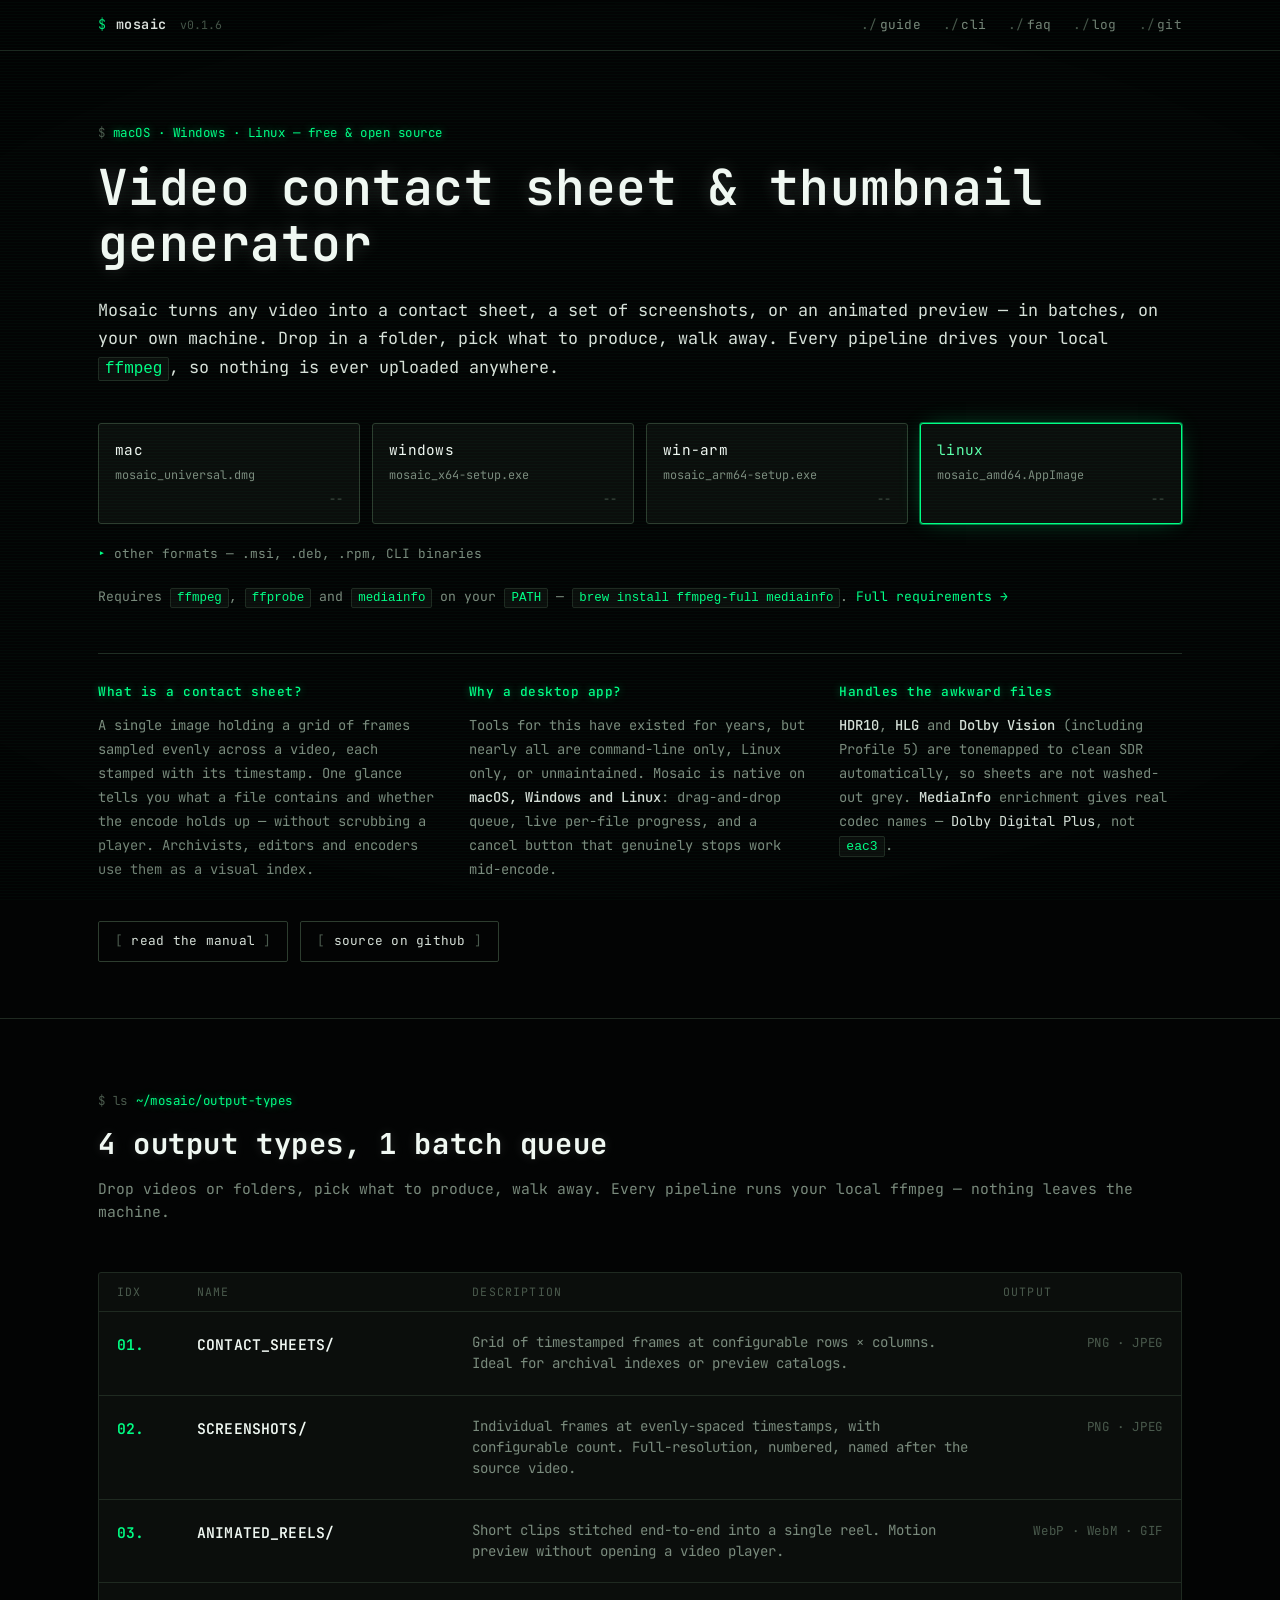
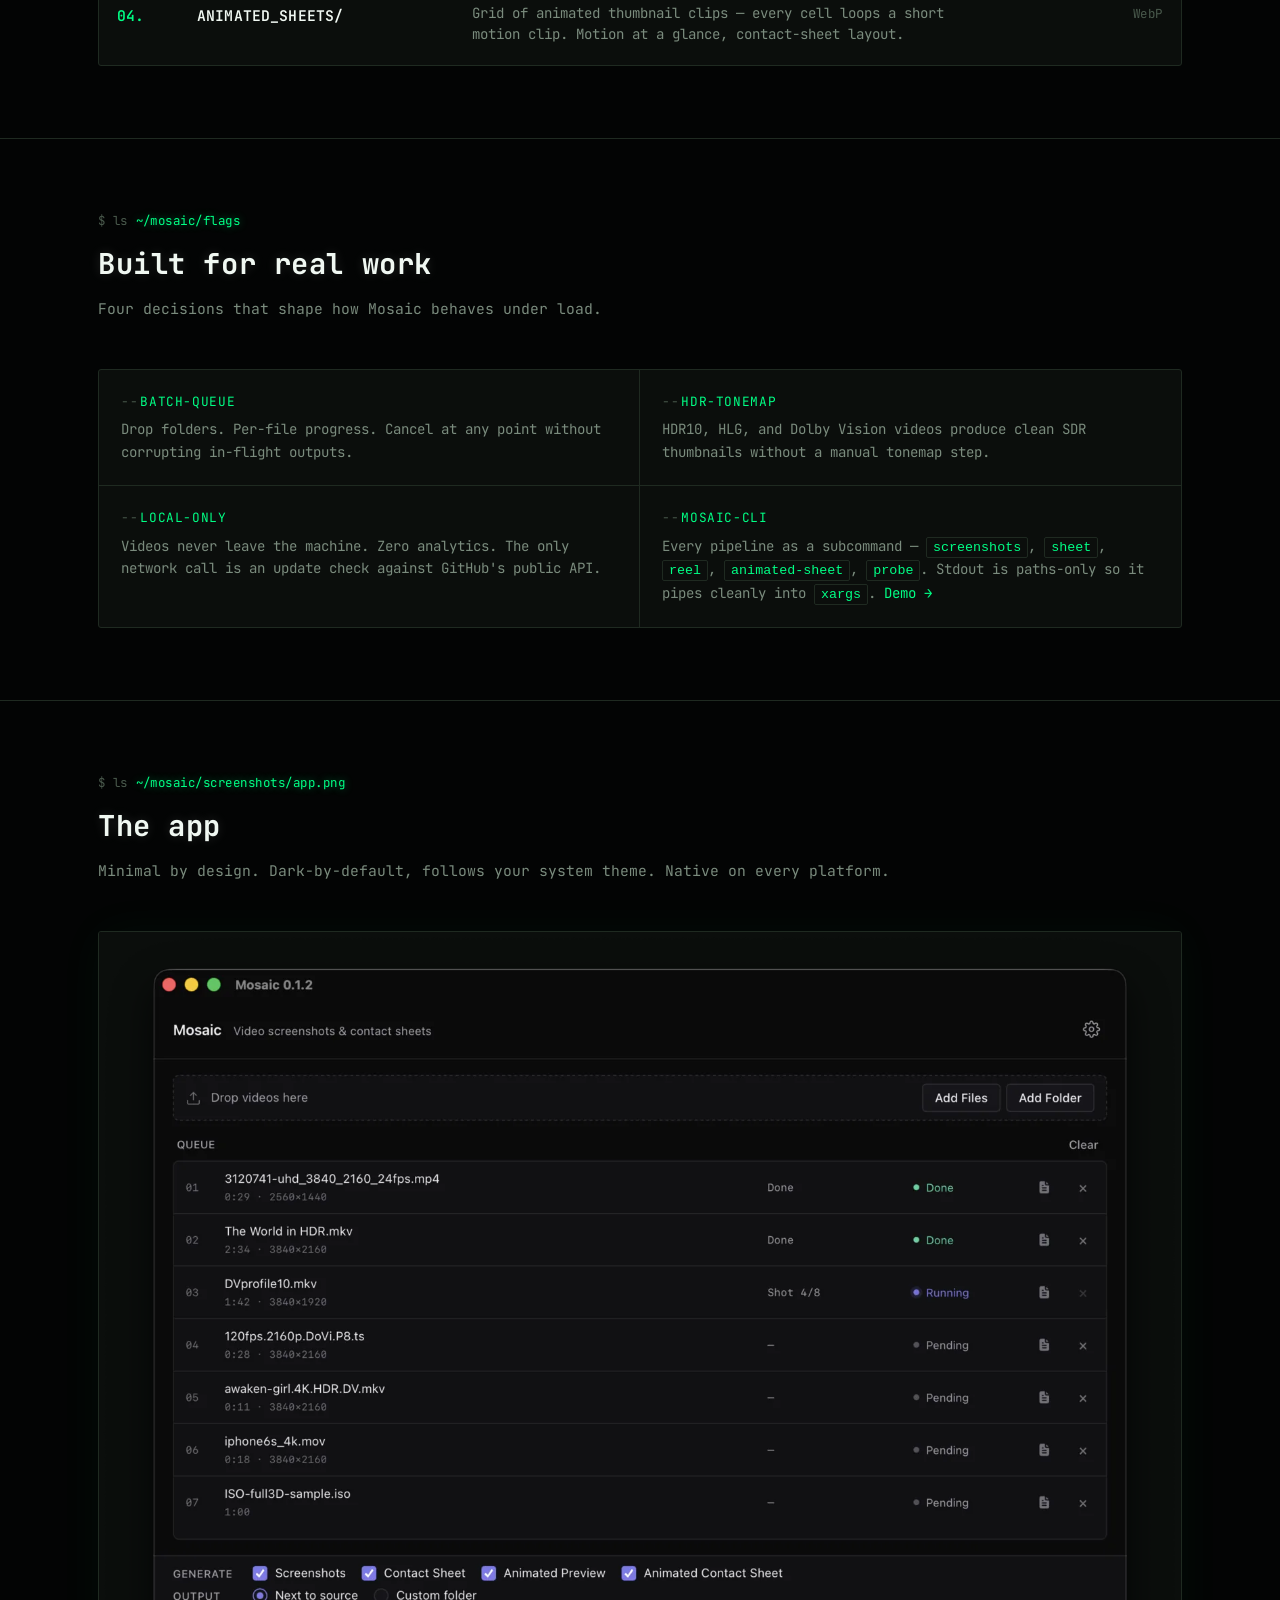
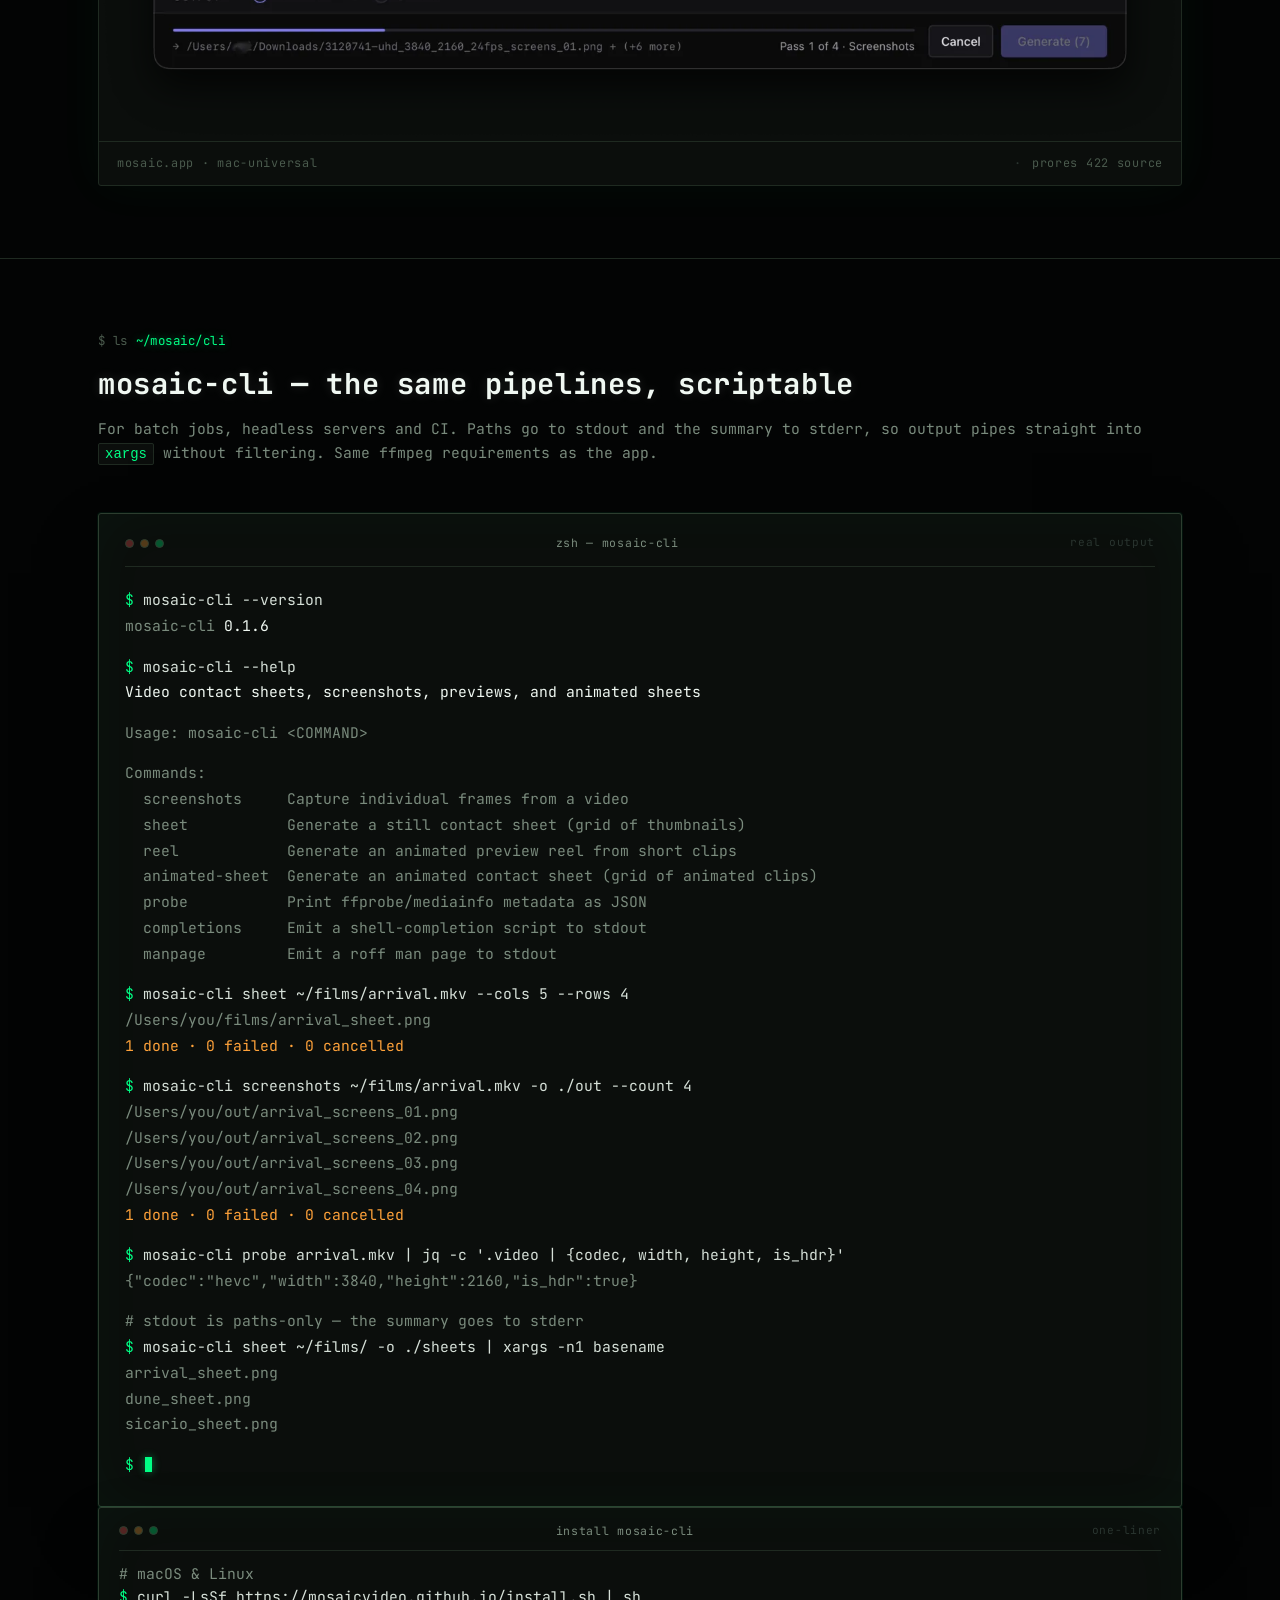
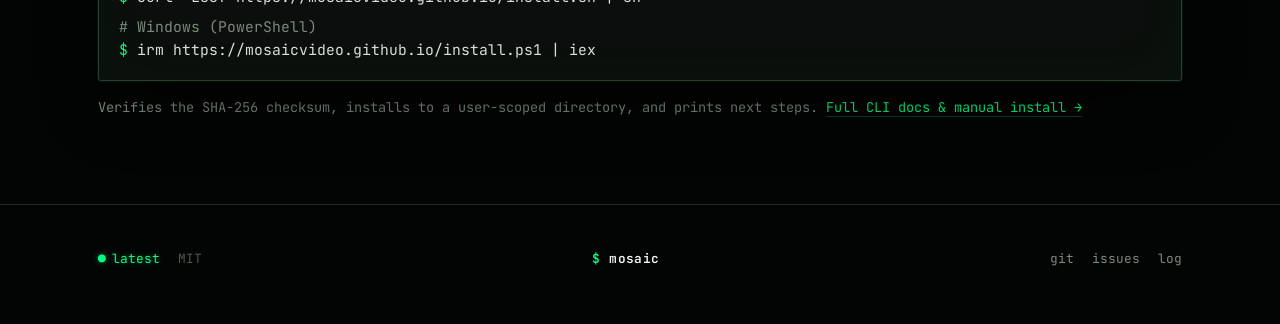
==== commit a426e797: "Fix issues found in a full audit Four defects, all introduced or exposed during the SEO work:  - set" ====
--- a/index.html
+++ b/index.html
@@ -3,24 +3,24 @@
 <head>
   <meta charset="utf-8">
   <meta name="viewport" content="width=device-width, initial-scale=1">
-  <title>Mosaic — Video contact sheets, screenshots & animated previews</title>
-  <meta name="description" content="Batch-generate video contact sheets, screenshots, and animated previews. A free cross-platform desktop app for macOS, Windows and Linux that drives your local ffmpeg.">
+  <title>Video Contact Sheet &amp; Thumbnail Generator — Mosaic</title>
+  <meta name="description" content="Batch-generate video contact sheets, screenshots and animated previews on macOS, Windows and Linux. Free, open source, powered by your local ffmpeg.">
   <link rel="canonical" href="https://mosaicvideo.github.io/">
   <meta name="theme-color" content="#060807">
 
   <meta property="og:type" content="website">
   <meta property="og:site_name" content="Mosaic">
   <meta property="og:url" content="https://mosaicvideo.github.io/">
-  <meta property="og:title" content="Mosaic — Video contact sheets, screenshots &amp; animated previews">
-  <meta property="og:description" content="Batch-generate video contact sheets, screenshots, and animated previews. A free cross-platform desktop app for macOS, Windows and Linux that drives your local ffmpeg.">
+  <meta property="og:title" content="Video Contact Sheet &amp; Thumbnail Generator — Mosaic">
+  <meta property="og:description" content="Batch-generate video contact sheets, screenshots and animated previews on macOS, Windows and Linux. Free, open source, powered by your local ffmpeg.">
   <meta property="og:image" content="https://mosaicvideo.github.io/assets/og-image.png">
   <meta property="og:image:width" content="1200">
   <meta property="og:image:height" content="630">
   <meta property="og:image:alt" content="Mosaic — batch video thumbnailer for macOS, Windows and Linux">
 
   <meta name="twitter:card" content="summary_large_image">
-  <meta name="twitter:title" content="Mosaic — Video contact sheets, screenshots &amp; animated previews">
-  <meta name="twitter:description" content="Batch-generate video contact sheets, screenshots, and animated previews. Free, cross-platform, runs on your local ffmpeg.">
+  <meta name="twitter:title" content="Video Contact Sheet &amp; Thumbnail Generator — Mosaic">
+  <meta name="twitter:description" content="Batch-generate video contact sheets, screenshots and animated previews on macOS, Windows and Linux. Free, open source, powered by your local ffmpeg.">
   <meta name="twitter:image" content="https://mosaicvideo.github.io/assets/og-image.png">
   <meta name="twitter:image:alt" content="Mosaic — batch video thumbnailer for macOS, Windows and Linux">
   <link rel="icon" type="image/png" href="assets/favicon.png">
--- a/assets/style.css
+++ b/assets/style.css
@@ -114,7 +114,15 @@
 }
 
 /* All caps, uppercase default for headings */
-h1, h2, h3, h4 {
+h1, h2, h3, /* Sub-headings that must not skip a level but should read as h4. */
+h3.minor {
+  font-size: 0.86rem;
+  letter-spacing: 0.06em;
+  margin-top: 1.4em;
+  color: var(--accent);
+}
+
+h4 {
   font-family: var(--f-mono);
   font-weight: 500;
   letter-spacing: 0.01em;
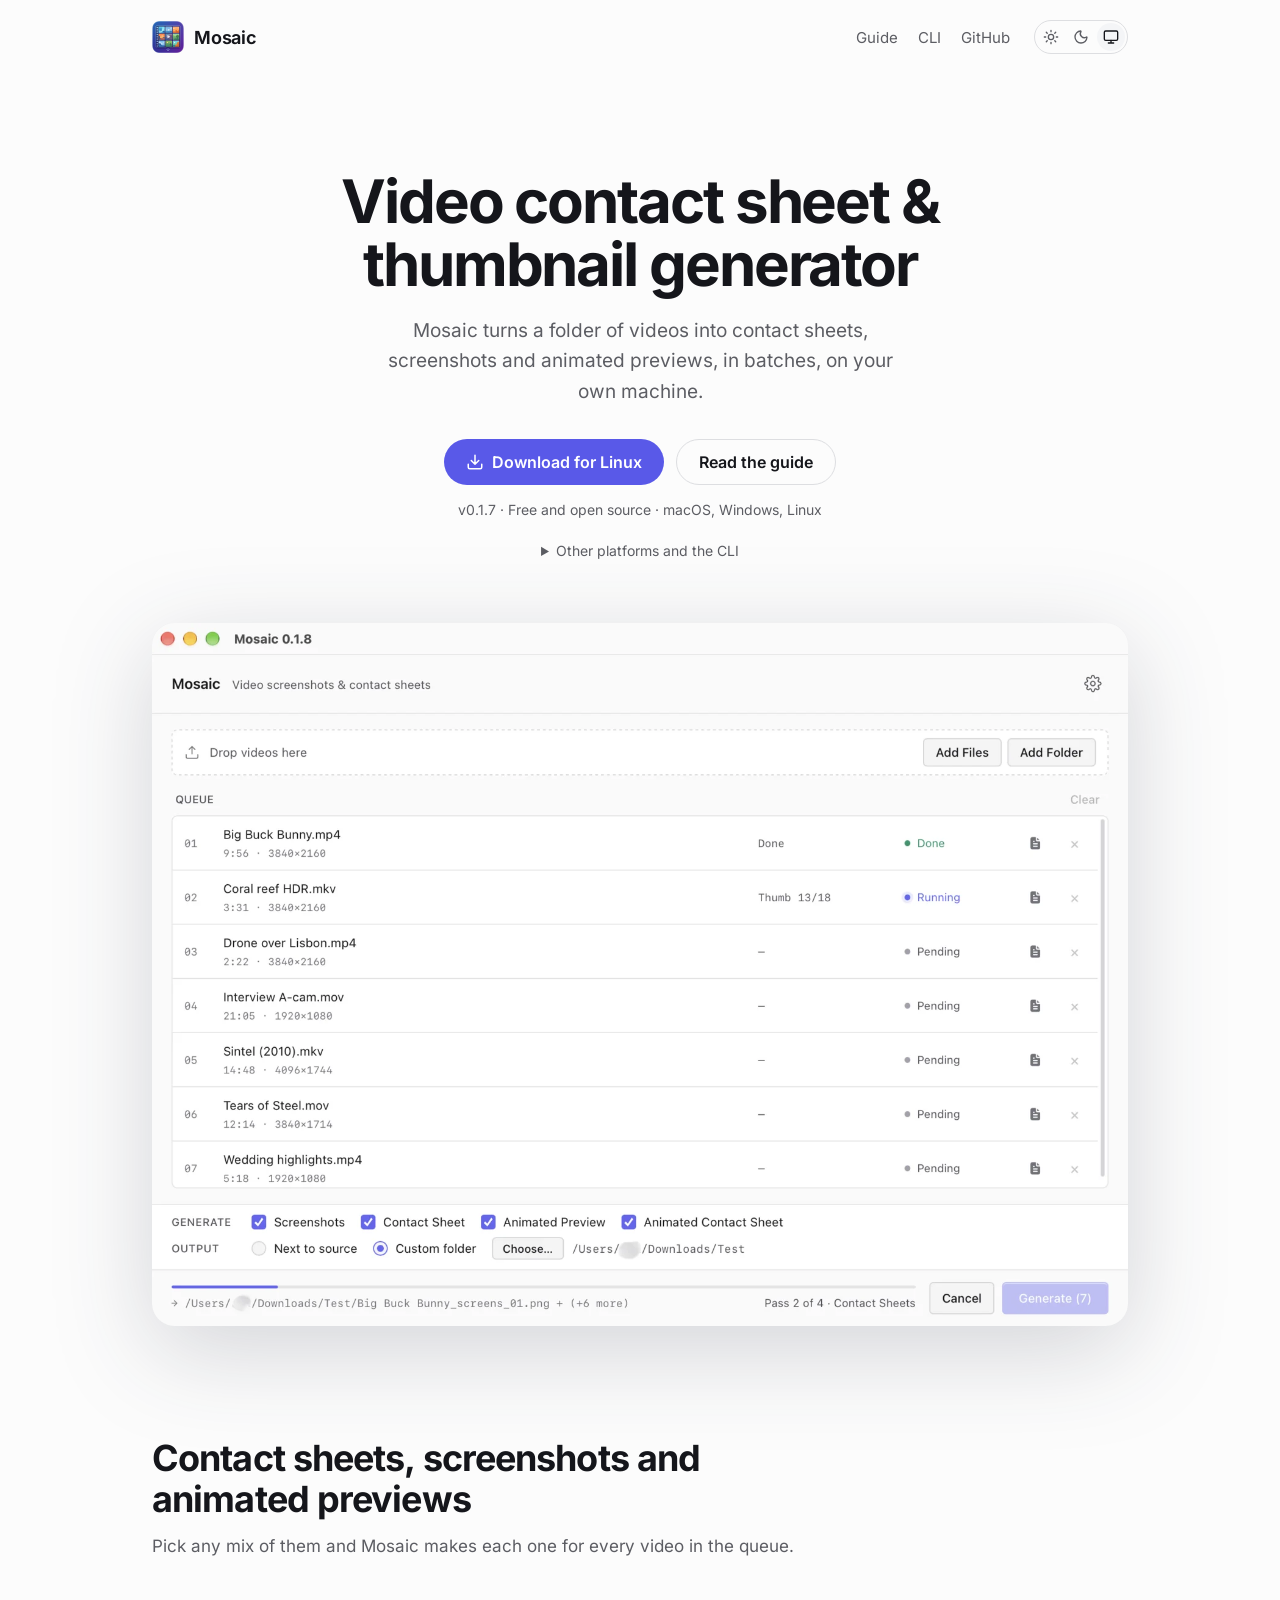
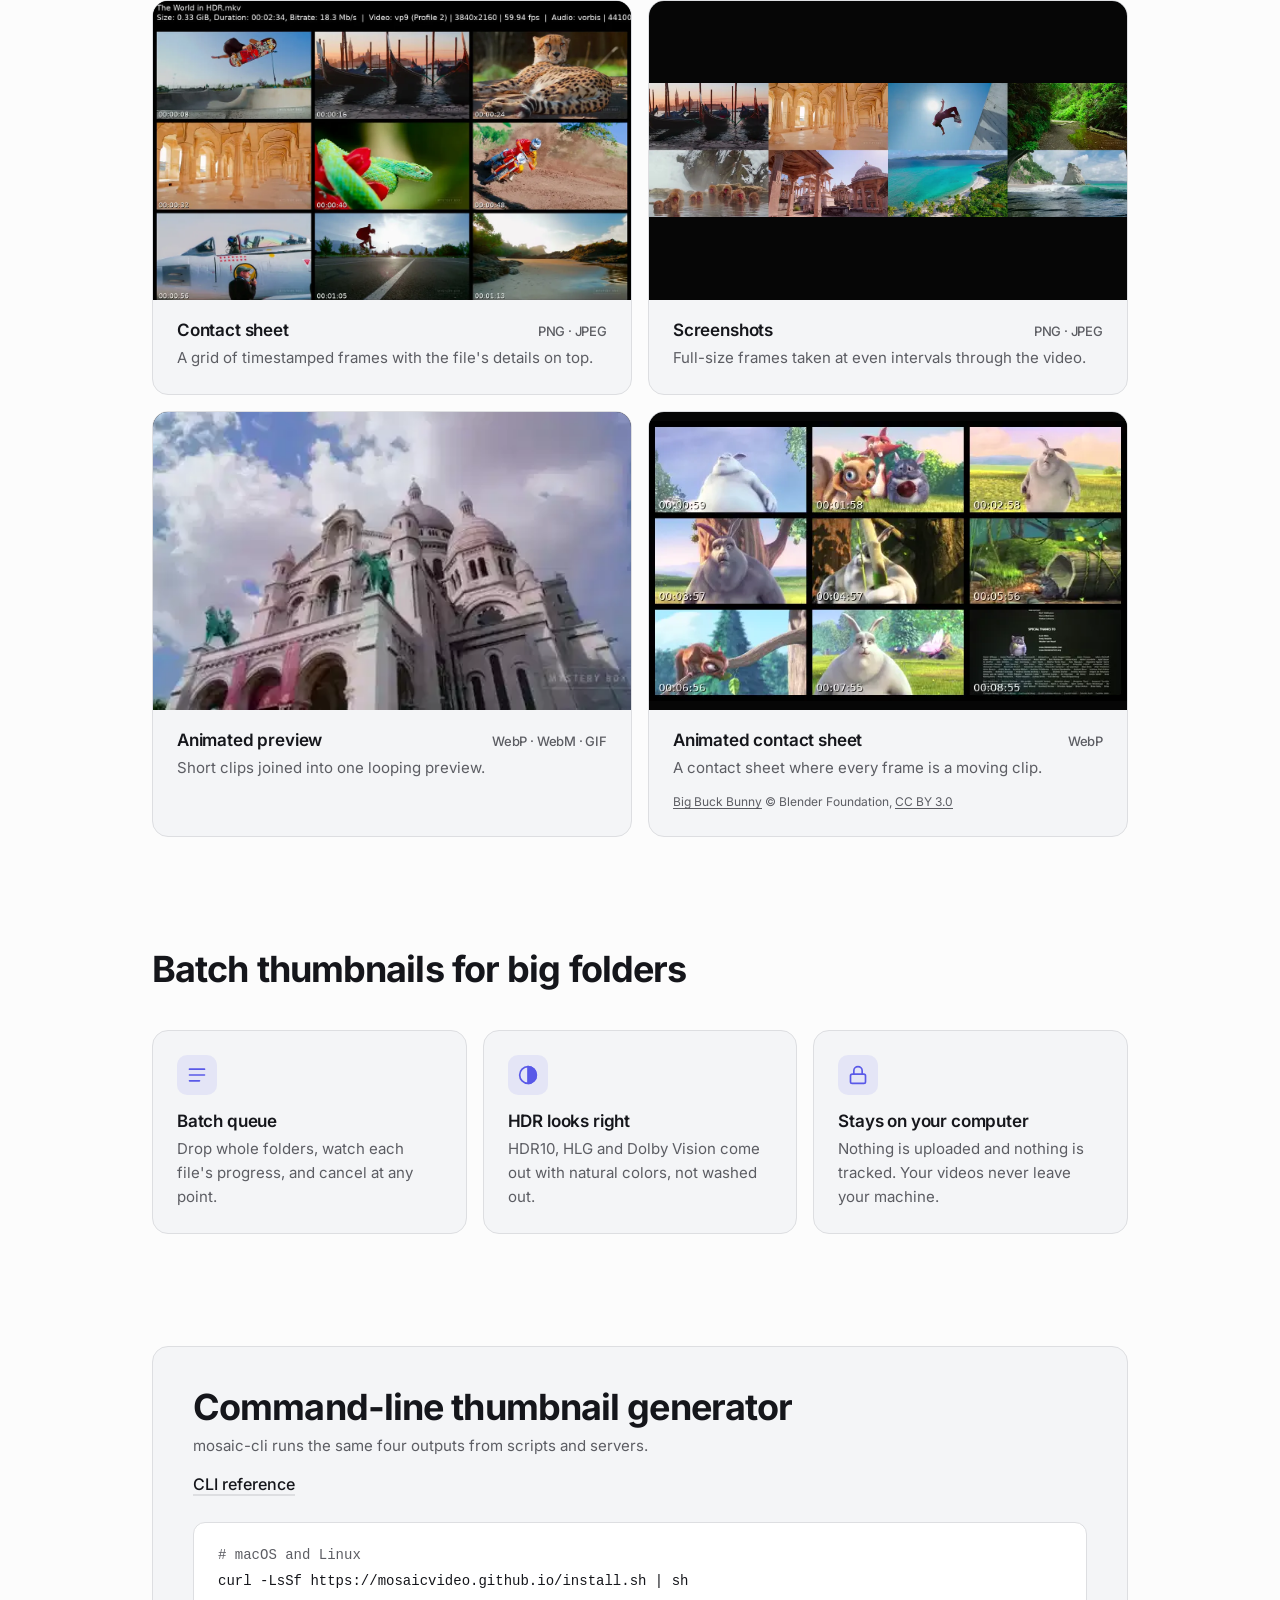
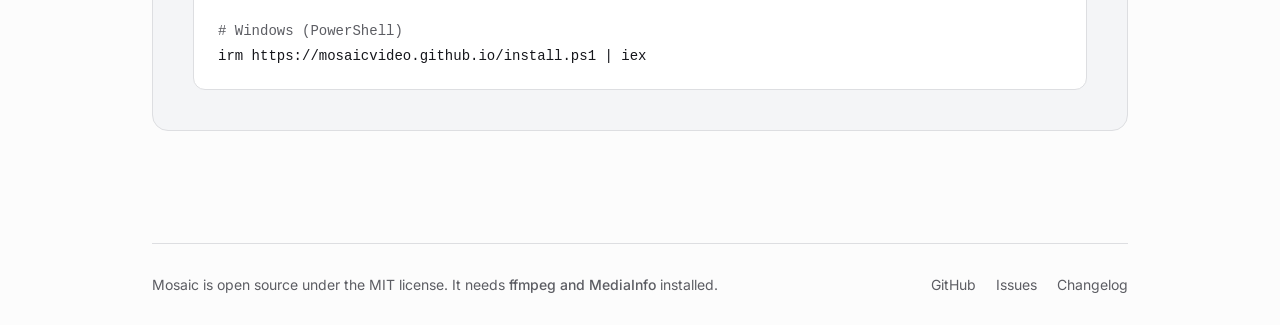
==== commit 9a528c48: "Redesign the site: plain light/dark pages instead of the terminal look Visitors found the green-on-b" ====
--- a/index.html
+++ b/index.html
@@ -6,7 +6,8 @@
   <title>Video Contact Sheet &amp; Thumbnail Generator — Mosaic</title>
   <meta name="description" content="Batch-generate video contact sheets, screenshots and animated previews on macOS, Windows and Linux. Free, open source, powered by your local ffmpeg.">
   <link rel="canonical" href="https://mosaicvideo.github.io/">
-  <meta name="theme-color" content="#060807">
+  <meta name="theme-color" content="#fcfcfd" media="(prefers-color-scheme: light)">
+  <meta name="theme-color" content="#18181c" media="(prefers-color-scheme: dark)">
 
   <meta property="og:type" content="website">
   <meta property="og:site_name" content="Mosaic">
@@ -24,10 +25,18 @@
   <meta name="twitter:image" content="https://mosaicvideo.github.io/assets/og-image.png">
   <meta name="twitter:image:alt" content="Mosaic — batch video thumbnailer for macOS, Windows and Linux">
   <link rel="icon" type="image/png" href="assets/favicon.png">
-  <link rel="preconnect" href="https://fonts.googleapis.com">
-  <link rel="preconnect" href="https://fonts.gstatic.com" crossorigin>
-  <link href="https://fonts.googleapis.com/css2?family=JetBrains+Mono:wght@400;500;600&display=swap" rel="stylesheet">
-  <link rel="stylesheet" href="assets/style.css">
+  <link rel="preload" href="assets/fonts/inter.woff2" as="font" type="font/woff2" crossorigin>
+  <link rel="stylesheet" href="assets/site.css">
+  <script>
+    (function () {
+      var classes = document.documentElement.classList;
+      classes.add('js');
+      try {
+        var appearance = localStorage.getItem('appearance');
+        if (appearance === 'light' || appearance === 'dark') classes.add(appearance);
+      } catch (error) {}
+    })();
+  </script>
 <script type="application/ld+json">
 {
   "@context": "https://schema.org",
@@ -53,7 +62,7 @@
     "price": "0",
     "priceCurrency": "USD"
   },
-  "screenshot": "https://mosaicvideo.github.io/assets/screenshots/hero.webp",
+  "screenshot": "https://mosaicvideo.github.io/assets/screenshots/app-light.webp",
   "image": "https://mosaicvideo.github.io/assets/og-image.png",
   "featureList": [
     "Contact sheets — grid of timestamped frames at configurable rows and columns (PNG, JPEG)",
@@ -105,337 +114,169 @@
 </script>
 </head>
 <body>
-
-<nav class="nav">
-  <div class="nav-inner">
-    <a href="./" class="nav-brand">
-      <span class="nav-brand-text">mosaic</span>
-      <span class="nav-brand-version" id="nav-version">v0.1.6</span>
+<a href="#content" class="skip">Skip to content</a>
+
+<div class="container">
+  <header class="header">
+    <a href="./" class="brand">
+      <img src="assets/icon.png" alt="" width="32" height="32">
+      Mosaic
     </a>
-    <div class="nav-links">
-      <a href="guide.html">guide</a>
-      <a href="cli.html">cli</a>
-      <a href="guide.html#faq">faq</a>
-      <a href="https://github.com/mosaicvideo/mosaic/blob/main/CHANGELOG.md">log</a>
-      <a href="https://github.com/mosaicvideo/mosaic">git</a>
+    <nav class="nav" aria-label="Main">
+      <a href="guide.html">Guide</a>
+      <a href="cli.html">CLI</a>
+      <a class="wide-only" href="https://github.com/mosaicvideo/mosaic">GitHub</a>
+    </nav>
+    <div class="theme-switch" role="group" aria-label="Theme" data-theme-switch data-needs-js>
+      <button type="button" data-appearance="light" aria-pressed="false" title="Light theme">
+        <svg viewBox="0 0 24 24" fill="none" stroke="currentColor" stroke-width="2" stroke-linecap="round" stroke-linejoin="round" aria-hidden="true"><circle cx="12" cy="12" r="4"/><path d="M12 2v2M12 20v2M4.93 4.93l1.41 1.41M17.66 17.66l1.41 1.41M2 12h2M20 12h2M6.34 17.66l-1.41 1.41M19.07 4.93l-1.41 1.41"/></svg>
+        <span class="skip">Light theme</span>
+      </button>
+      <button type="button" data-appearance="dark" aria-pressed="false" title="Dark theme">
+        <svg viewBox="0 0 24 24" fill="none" stroke="currentColor" stroke-width="2" stroke-linecap="round" stroke-linejoin="round" aria-hidden="true"><path d="M20.985 12.486a9 9 0 1 1-9.473-9.472c.405-.022.617.46.402.803a6 6 0 0 0 8.268 8.268c.344-.215.825-.004.803.401"/></svg>
+        <span class="skip">Dark theme</span>
+      </button>
+      <button type="button" data-appearance="system" aria-pressed="true" title="System theme">
+        <svg viewBox="0 0 24 24" fill="none" stroke="currentColor" stroke-width="2" stroke-linecap="round" stroke-linejoin="round" aria-hidden="true"><rect width="20" height="14" x="2" y="3" rx="2"/><path d="M8 21h8M12 17v4"/></svg>
+        <span class="skip">System theme</span>
+      </button>
     </div>
-  </div>
-</nav>
-
-<main>
-
-  <!-- ============ HERO ============ -->
-  <section class="hero">
-    <div class="hero-inner">
-
-      <div class="hero-eyebrow">macOS · Windows · Linux — free &amp; open source</div>
-
-      <h1 class="hero-h1">Video contact sheet &amp; thumbnail generator</h1>
-
-      <p class="hero-lede">Mosaic turns any video into a contact sheet, a set of screenshots, or an animated preview — in batches, on your own machine. Drop in a folder, pick what to produce, walk away. Every pipeline drives your local <code>ffmpeg</code>, so nothing is ever uploaded anywhere.</p>
-
-      <div class="dl-hero">
-        <div class="dl-cards">
-          <a class="dl-card" id="btn-macos" data-key="macos" href="https://github.com/mosaicvideo/mosaic/releases/latest">
-            <span class="dl-card-os">mac</span>
-            <span class="dl-path">mosaic_universal.dmg</span>
-            <span class="dl-size">--</span>
-          </a>
-          <a class="dl-card" id="btn-win" data-key="win-x64" href="https://github.com/mosaicvideo/mosaic/releases/latest">
-            <span class="dl-card-os">windows</span>
-            <span class="dl-path">mosaic_x64-setup.exe</span>
-            <span class="dl-size">--</span>
-          </a>
-          <a class="dl-card" id="btn-win-arm" data-key="win-arm" href="https://github.com/mosaicvideo/mosaic/releases/latest">
-            <span class="dl-card-os">win-arm</span>
-            <span class="dl-path">mosaic_arm64-setup.exe</span>
-            <span class="dl-size">--</span>
-          </a>
-          <a class="dl-card" id="btn-linux" data-key="linux" href="https://github.com/mosaicvideo/mosaic/releases/latest">
-            <span class="dl-card-os">linux</span>
-            <span class="dl-path">mosaic_amd64.AppImage</span>
-            <span class="dl-size">--</span>
-          </a>
+  </header>
+
+  <main id="content">
+    <section class="hero">
+      <h1>Video contact sheet &amp; thumbnail generator</h1>
+      <p class="hero-lede">Mosaic turns a folder of videos into contact sheets, screenshots and animated previews, in batches, on your own machine.</p>
+
+      <div class="hero-actions">
+        <a class="button button-primary" id="dl-primary" href="https://github.com/mosaicvideo/mosaic/releases/latest">
+          <svg viewBox="0 0 24 24" fill="none" stroke="currentColor" stroke-width="2" stroke-linecap="round" stroke-linejoin="round" aria-hidden="true"><path d="M12 15V3M7 10l5 5 5-5M21 15v4a2 2 0 0 1-2 2H5a2 2 0 0 1-2-2v-4"/></svg>
+          <span id="dl-primary-label">Download Mosaic</span>
+        </a>
+        <a class="button button-quiet" href="guide.html">Read the guide</a>
+      </div>
+      <p class="hero-meta"><span id="nav-version">v0.1.7</span> · Free and open source · macOS, Windows, Linux</p>
+
+      <details class="downloads">
+        <summary>Other platforms and the CLI</summary>
+        <div class="dl-list">
+          <h3>Desktop app</h3>
+          <a id="btn-macos" data-key="macos" href="https://github.com/mosaicvideo/mosaic/releases/latest"><span class="dl-name">macOS (.dmg)</span><span class="dl-size"></span></a>
+          <a id="btn-linux" data-key="linux" href="https://github.com/mosaicvideo/mosaic/releases/latest"><span class="dl-name">Linux (.AppImage)</span><span class="dl-size"></span></a>
+          <a id="btn-win" data-key="win-x64" href="https://github.com/mosaicvideo/mosaic/releases/latest"><span class="dl-name">Windows x64 (.exe)</span><span class="dl-size"></span></a>
+          <a id="btn-linux-deb" href="https://github.com/mosaicvideo/mosaic/releases/latest"><span class="dl-name">Debian, Ubuntu (.deb)</span><span class="dl-size"></span></a>
+          <a id="btn-win-arm" data-key="win-arm" href="https://github.com/mosaicvideo/mosaic/releases/latest"><span class="dl-name">Windows Arm (.exe)</span><span class="dl-size"></span></a>
+          <a id="btn-linux-rpm" href="https://github.com/mosaicvideo/mosaic/releases/latest"><span class="dl-name">Fedora (.rpm)</span><span class="dl-size"></span></a>
+          <h3>Command line</h3>
+          <a id="cli-btn-macos" href="https://github.com/mosaicvideo/mosaic/releases/latest"><span class="dl-name">mosaic-cli for macOS</span><span class="dl-size"></span></a>
+          <a id="cli-btn-linux" href="https://github.com/mosaicvideo/mosaic/releases/latest"><span class="dl-name">mosaic-cli for Linux</span><span class="dl-size"></span></a>
+          <a id="cli-btn-win-x64" href="https://github.com/mosaicvideo/mosaic/releases/latest"><span class="dl-name">mosaic-cli for Windows x64</span><span class="dl-size"></span></a>
+          <a id="cli-btn-win-arm" href="https://github.com/mosaicvideo/mosaic/releases/latest"><span class="dl-name">mosaic-cli for Windows Arm</span><span class="dl-size"></span></a>
         </div>
-
-        <details class="dl-more">
-          <summary>other formats — .msi, .deb, .rpm, CLI binaries</summary>
-          <div class="dl-more-body">
-            <div class="dl-table" role="list">
-              <div class="dl-group">Desktop app</div>
-              <div class="dl-row">
-                <a id="btn-win-msi" href="https://github.com/mosaicvideo/mosaic/releases/latest" role="listitem">
-                  <div class="dl-index">01.</div><div class="dl-tag">win x64</div><div class="dl-path">mosaic_x64_en-US.msi</div><div class="dl-size">--</div>
-                </a>
-              </div>
-              <div class="dl-row">
-                <a id="btn-win-arm-msi" href="https://github.com/mosaicvideo/mosaic/releases/latest" role="listitem">
-                  <div class="dl-index">02.</div><div class="dl-tag">win arm</div><div class="dl-path">mosaic_arm64_en-US.msi</div><div class="dl-size">--</div>
-                </a>
-              </div>
-              <div class="dl-row">
-                <a id="btn-linux-deb" href="https://github.com/mosaicvideo/mosaic/releases/latest" role="listitem">
-                  <div class="dl-index">03.</div><div class="dl-tag">debian</div><div class="dl-path">mosaic_amd64.deb</div><div class="dl-size">--</div>
-                </a>
-              </div>
-              <div class="dl-row">
-                <a id="btn-linux-rpm" href="https://github.com/mosaicvideo/mosaic/releases/latest" role="listitem">
-                  <div class="dl-index">04.</div><div class="dl-tag">fedora</div><div class="dl-path">mosaic.x86_64.rpm</div><div class="dl-size">--</div>
-                </a>
-              </div>
-              <div class="dl-group">mosaic-cli</div>
-              <div class="dl-row">
-                <a id="cli-btn-macos" href="https://github.com/mosaicvideo/mosaic/releases/latest" role="listitem">
-                  <div class="dl-index">05.</div><div class="dl-tag">macos</div><div class="dl-path">mosaic-cli-macos-universal</div><div class="dl-size">--</div>
-                </a>
-              </div>
-              <div class="dl-row">
-                <a id="cli-btn-linux" href="https://github.com/mosaicvideo/mosaic/releases/latest" role="listitem">
-                  <div class="dl-index">06.</div><div class="dl-tag">linux</div><div class="dl-path">mosaic-cli-linux-x86_64</div><div class="dl-size">--</div>
-                </a>
-              </div>
-              <div class="dl-row">
-                <a id="cli-btn-win-x64" href="https://github.com/mosaicvideo/mosaic/releases/latest" role="listitem">
-                  <div class="dl-index">07.</div><div class="dl-tag">win x64</div><div class="dl-path">mosaic-cli-windows-x86_64.exe</div><div class="dl-size">--</div>
-                </a>
-              </div>
-              <div class="dl-row">
-                <a id="cli-btn-win-arm" href="https://github.com/mosaicvideo/mosaic/releases/latest" role="listitem">
-                  <div class="dl-index">08.</div><div class="dl-tag">win arm</div><div class="dl-path">mosaic-cli-windows-aarch64.exe</div><div class="dl-size">--</div>
-                </a>
-              </div>
-            </div>
-            <p class="dl-verify">Verify any download against <a href="https://github.com/mosaicvideo/mosaic/releases/latest/download/SHA256SUMS">SHA256SUMS</a>, or see <a href="https://github.com/mosaicvideo/mosaic/releases/latest">the full release</a>.</p>
-          </div>
-        </details>
-
-        <p class="dl-req">Requires <code>ffmpeg</code>, <code>ffprobe</code> and <code>mediainfo</code> on your <code>PATH</code> — <code>brew install ffmpeg-full mediainfo</code>. <a href="guide.html#requirements">Full requirements →</a></p>
-      </div>
-
-      <div class="hero-prose">
-        <div class="hero-note">
-          <h2>What is a contact sheet?</h2>
-          <p>A single image holding a grid of frames sampled evenly across a video, each stamped with its timestamp. One glance tells you what a file contains and whether the encode holds up — without scrubbing a player. Archivists, editors and encoders use them as a visual index.</p>
+      </details>
+
+      <div class="hero-shot">
+          <img class="light-only" src="assets/screenshots/app-light.webp" width="1600" height="1152" alt="The Mosaic window making contact sheets and screenshots for a queue of seven videos" decoding="async">
+          <img class="dark-only" src="assets/screenshots/app-dark.webp" width="1600" height="1152" alt="The Mosaic window making contact sheets and screenshots for a queue of seven videos" loading="lazy" decoding="async">
+      </div>
+    </section>
+
+    <section class="section" aria-labelledby="outputs-heading">
+      <div class="section-head">
+        <h2 id="outputs-heading">Contact sheets, screenshots and animated previews</h2>
+        <p>Pick any mix of them and Mosaic makes each one for every video in the queue.</p>
+      </div>
+      <ul class="gallery">
+        <li class="card output">
+          <div class="output-media">
+            <img src="assets/screenshots/output-contact-sheet.webp" width="1200" height="1443" alt="A contact sheet: a grid of timestamped frames under a header of file details" loading="lazy">
+          </div>
+          <div class="output-body">
+            <h3>Contact sheet <span class="formats">PNG · JPEG</span></h3>
+            <p>A grid of timestamped frames with the file's details on top.</p>
+          </div>
+        </li>
+        <li class="card output">
+          <div class="output-media">
+            <img class="contain" src="assets/screenshots/output-screenshots.webp" width="1600" height="450" alt="Four full-size screenshots taken at even intervals" loading="lazy">
+          </div>
+          <div class="output-body">
+            <h3>Screenshots <span class="formats">PNG · JPEG</span></h3>
+            <p>Full-size frames taken at even intervals through the video.</p>
+          </div>
+        </li>
+        <li class="card output">
+          <div class="output-media">
+            <img src="assets/screenshots/output-animated-reel.webp" width="480" height="270" alt="An animated preview made of short clips" loading="lazy">
+          </div>
+          <div class="output-body">
+            <h3>Animated preview <span class="formats">WebP · WebM · GIF</span></h3>
+            <p>Short clips joined into one looping preview.</p>
+          </div>
+        </li>
+        <li class="card output">
+          <div class="output-media">
+            <img class="contain" src="assets/screenshots/output-animated-sheet.webp" width="638" height="374" alt="An animated contact sheet: a three-by-three grid of looping clips from Big Buck Bunny, each stamped with its time" loading="lazy" decoding="async">
+          </div>
+          <div class="output-body">
+            <h3>Animated contact sheet <span class="formats">WebP</span></h3>
+            <p>A contact sheet where every frame is a moving clip.</p>
+            <p class="credit"><a href="https://peach.blender.org/">Big Buck Bunny</a> © Blender Foundation, <a href="https://creativecommons.org/licenses/by/3.0/">CC BY 3.0</a></p>
+          </div>
+        </li>
+      </ul>
+    </section>
+
+    <section class="section" aria-labelledby="features-heading">
+      <div class="section-head">
+        <h2 id="features-heading">Batch thumbnails for big folders</h2>
+      </div>
+      <ul class="features">
+        <li class="card feature">
+          <div class="feature-icon"><svg viewBox="0 0 24 24" fill="none" stroke="currentColor" stroke-width="2" stroke-linecap="round" stroke-linejoin="round" aria-hidden="true"><path d="M3 5h18M3 12h18M3 19h12"/></svg></div>
+          <h3>Batch queue</h3>
+          <p>Drop whole folders, watch each file's progress, and cancel at any point.</p>
+        </li>
+        <li class="card feature">
+          <div class="feature-icon"><svg viewBox="0 0 24 24" fill="none" stroke="currentColor" stroke-width="2" stroke-linecap="round" stroke-linejoin="round" aria-hidden="true"><circle cx="12" cy="12" r="10"/><path d="M12 2a10 10 0 0 1 0 20z" fill="currentColor"/></svg></div>
+          <h3>HDR looks right</h3>
+          <p>HDR10, HLG and Dolby Vision come out with natural colors, not washed out.</p>
+        </li>
+        <li class="card feature">
+          <div class="feature-icon"><svg viewBox="0 0 24 24" fill="none" stroke="currentColor" stroke-width="2" stroke-linecap="round" stroke-linejoin="round" aria-hidden="true"><rect width="18" height="11" x="3" y="11" rx="2"/><path d="M7 11V7a5 5 0 0 1 10 0v4"/></svg></div>
+          <h3>Stays on your computer</h3>
+          <p>Nothing is uploaded and nothing is tracked. Your videos never leave your machine.</p>
+        </li>
+      </ul>
+    </section>
+
+    <section class="section" aria-labelledby="cli-heading">
+      <div class="card cli">
+        <div class="section-head">
+          <h2 id="cli-heading">Command-line thumbnail generator</h2>
+          <p>mosaic-cli runs the same four outputs from scripts and servers.</p>
+          <a class="link" href="cli.html">CLI reference</a>
         </div>
-        <div class="hero-note">
-          <h2>Why a desktop app?</h2>
-          <p>Tools for this have existed for years, but nearly all are command-line only, Linux only, or unmaintained. Mosaic is native on <strong>macOS, Windows and Linux</strong>: drag-and-drop queue, live per-file progress, and a cancel button that genuinely stops work mid-encode.</p>
-        </div>
-        <div class="hero-note">
-          <h2>Handles the awkward files</h2>
-          <p><strong>HDR10</strong>, <strong>HLG</strong> and <strong>Dolby Vision</strong> (including Profile 5) are tonemapped to clean SDR automatically, so sheets are not washed-out grey. <strong>MediaInfo</strong> enrichment gives real codec names — <em>Dolby Digital Plus</em>, not <code>eac3</code>.</p>
-        </div>
-      </div>
-
-      <div class="cta-row">
-        <a class="cta" href="guide.html">read the manual</a>
-        <a class="cta" href="https://github.com/mosaicvideo/mosaic">source on github</a>
-      </div>
-
-    </div>
-  </section>
-
-  <!-- ============ OUTPUT TYPES ============ -->
-  <section class="section">
-    <div class="container">
-      <div class="section-head">
-        <div class="section-path">~/mosaic/output-types</div>
-        <h2 class="section-title">4 output types, 1 batch queue</h2>
-        <p class="section-sub">Drop videos or folders, pick what to produce, walk away. Every pipeline runs your local ffmpeg — nothing leaves the machine.</p>
-      </div>
-
-      <div class="fs" role="list">
-        <div class="fs-head">
-          <div>IDX</div>
-          <div>NAME</div>
-          <div>DESCRIPTION</div>
-          <div>OUTPUT</div>
-        </div>
-
-        <div class="fs-row" role="listitem">
-          <div class="fs-idx">01.</div>
-          <div class="fs-name">contact_sheets/</div>
-          <div class="fs-desc">Grid of timestamped frames at configurable rows × columns. Ideal for archival indexes or preview catalogs.</div>
-          <div class="fs-meta">PNG · JPEG</div>
-        </div>
-
-        <div class="fs-row" role="listitem">
-          <div class="fs-idx">02.</div>
-          <div class="fs-name">screenshots/</div>
-          <div class="fs-desc">Individual frames at evenly-spaced timestamps, with configurable count. Full-resolution, numbered, named after the source video.</div>
-          <div class="fs-meta">PNG · JPEG</div>
-        </div>
-
-        <div class="fs-row" role="listitem">
-          <div class="fs-idx">03.</div>
-          <div class="fs-name">animated_reels/</div>
-          <div class="fs-desc">Short clips stitched end-to-end into a single reel. Motion preview without opening a video player.</div>
-          <div class="fs-meta">WebP · WebM · GIF</div>
-        </div>
-
-        <div class="fs-row" role="listitem">
-          <div class="fs-idx">04.</div>
-          <div class="fs-name">animated_sheets/</div>
-          <div class="fs-desc">Grid of animated thumbnail clips — every cell loops a short motion clip. Motion at a glance, contact-sheet layout.</div>
-          <div class="fs-meta">WebP</div>
-        </div>
-      </div>
-    </div>
-  </section>
-
-  <!-- ============ FLAGS (Why) ============ -->
-  <section class="section">
-    <div class="container">
-      <div class="section-head">
-        <div class="section-path">~/mosaic/flags</div>
-        <h2 class="section-title">Built for real work</h2>
-        <p class="section-sub">Four decisions that shape how Mosaic behaves under load.</p>
-      </div>
-
-      <div class="flags">
-        <div class="flag">
-          <div class="flag-key">batch-queue</div>
-          <div class="flag-body">Drop folders. Per-file progress. Cancel at any point without corrupting in-flight outputs.</div>
-        </div>
-        <div class="flag">
-          <div class="flag-key">hdr-tonemap</div>
-          <div class="flag-body">HDR10, HLG, and Dolby Vision videos produce clean SDR thumbnails without a manual tonemap step.</div>
-        </div>
-        <div class="flag">
-          <div class="flag-key">local-only</div>
-          <div class="flag-body">Videos never leave the machine. Zero analytics. The only network call is an update check against GitHub's public API.</div>
-        </div>
-        <div class="flag">
-          <div class="flag-key">mosaic-cli</div>
-          <div class="flag-body">Every pipeline as a subcommand — <code>screenshots</code>, <code>sheet</code>, <code>reel</code>, <code>animated-sheet</code>, <code>probe</code>. Stdout is paths-only so it pipes cleanly into <code>xargs</code>. <a href="#cli">Demo →</a></div>
-        </div>
-      </div>
-    </div>
-  </section>
-
-  <!-- ============ SHOWCASE ============ -->
-  <section class="section">
-    <div class="container">
-      <div class="section-head">
-        <div class="section-path">~/mosaic/screenshots/app.png</div>
-        <h2 class="section-title">The app</h2>
-        <p class="section-sub">Minimal by design. Dark-by-default, follows your system theme. Native on every platform.</p>
-      </div>
-
-      <div class="showcase">
-        <div class="showcase-frame">
-          <img class="optional-screenshot" src="assets/screenshots/hero.webp" alt="Mosaic app window showing a drag-and-drop batch queue with video files processing" width="1600" height="1197" loading="lazy" decoding="async">
-        </div>
-        <div class="showcase-caption">
-          <span>mosaic.app · mac-universal</span>
-          <span>prores 422 source</span>
-        </div>
-      </div>
-    </div>
-  </section>
-
-  <!-- ============ CLI ============ -->
-  <section class="section" id="cli">
-    <div class="container">
-      <div class="section-head">
-        <div class="section-path">~/mosaic/cli</div>
-        <h2 class="section-title">mosaic-cli — the same pipelines, scriptable</h2>
-        <p class="section-sub">For batch jobs, headless servers and CI. Paths go to stdout and the summary to stderr, so output pipes straight into <code>xargs</code> without filtering. Same ffmpeg requirements as the app.</p>
-      </div>
-
-      <div class="terminal" id="terminal">
-        <div class="terminal-bar">
-          <div class="terminal-bar-dots" aria-hidden="true"><span></span><span></span><span></span></div>
-          <div class="terminal-bar-title">zsh — mosaic-cli</div>
-          <div class="terminal-bar-meta">real output</div>
-        </div>
-
-        <div class="terminal-body" id="terminal-body">
-
-          <span class="tline cmd">mosaic-cli --version</span>
-          <span class="tline out">mosaic-cli <span class="hi" id="line-version">0.1.6</span></span>
-          <span class="tspace"></span>
-
-          <span class="tline cmd">mosaic-cli --help</span>
-          <span class="tline bright">Video contact sheets, screenshots, previews, and animated sheets</span>
-          <span class="tspace"></span>
-          <span class="tline out">Usage: mosaic-cli &lt;COMMAND&gt;</span>
-          <span class="tspace"></span>
-          <span class="tline out">Commands:</span>
-          <span class="tline out">  screenshots     Capture individual frames from a video</span>
-          <span class="tline out">  sheet           Generate a still contact sheet (grid of thumbnails)</span>
-          <span class="tline out">  reel            Generate an animated preview reel from short clips</span>
-          <span class="tline out">  animated-sheet  Generate an animated contact sheet (grid of animated clips)</span>
-          <span class="tline out">  probe           Print ffprobe/mediainfo metadata as JSON</span>
-          <span class="tline out">  completions     Emit a shell-completion script to stdout</span>
-          <span class="tline out">  manpage         Emit a roff man page to stdout</span>
-          <span class="tspace"></span>
-
-          <span class="tline cmd">mosaic-cli sheet ~/films/arrival.mkv --cols 5 --rows 4</span>
-          <span class="tline out">/Users/you/films/arrival_sheet.png</span>
-          <span class="tline amber">1 done · 0 failed · 0 cancelled</span>
-          <span class="tspace"></span>
-
-          <span class="tline cmd">mosaic-cli screenshots ~/films/arrival.mkv -o ./out --count 4</span>
-          <span class="tline out">/Users/you/out/arrival_screens_01.png</span>
-          <span class="tline out">/Users/you/out/arrival_screens_02.png</span>
-          <span class="tline out">/Users/you/out/arrival_screens_03.png</span>
-          <span class="tline out">/Users/you/out/arrival_screens_04.png</span>
-          <span class="tline amber">1 done · 0 failed · 0 cancelled</span>
-          <span class="tspace"></span>
-
-          <span class="tline cmd">mosaic-cli probe arrival.mkv | jq -c '.video | {codec, width, height, is_hdr}'</span>
-          <span class="tline out">{"codec":"hevc","width":3840,"height":2160,"is_hdr":true}</span>
-          <span class="tspace"></span>
-
-          <span class="tline out"># stdout is paths-only — the summary goes to stderr</span>
-          <span class="tline cmd">mosaic-cli sheet ~/films/ -o ./sheets | xargs -n1 basename</span>
-          <span class="tline out">arrival_sheet.png</span>
-          <span class="tline out">dune_sheet.png</span>
-          <span class="tline out">sicario_sheet.png</span>
-          <span class="tspace"></span>
-
-          <span class="tline cmd"><span class="cursor"></span></span>
-        </div>
-      </div>
-
-      <div class="cli-install">
-        <div class="terminal terminal-compact">
-          <div class="terminal-bar">
-            <div class="terminal-bar-dots" aria-hidden="true"><span></span><span></span><span></span></div>
-            <div class="terminal-bar-title">install mosaic-cli</div>
-            <div class="terminal-bar-meta">one-liner</div>
-          </div>
-          <div class="terminal-body">
-            <span class="tline out"># macOS &amp; Linux</span>
-            <span class="tline cmd">curl -LsSf https://mosaicvideo.github.io/install.sh | sh</span>
-            <span class="tspace"></span>
-            <span class="tline out"># Windows (PowerShell)</span>
-            <span class="tline cmd">irm https://mosaicvideo.github.io/install.ps1 | iex</span>
-          </div>
-        </div>
-        <p class="cli-install-hint">Verifies the SHA-256 checksum, installs to a user-scoped directory, and prints next steps. <a href="cli.html">Full CLI docs &amp; manual install →</a></p>
-      </div>
-    </div>
-  </section>
-
-</main>
-
-<footer>
-  <div class="footer-inner">
-    <div class="footer-left">
-      <span class="version-badge" id="version-badge">latest</span>
-      <span>MIT</span>
-    </div>
-    <div class="footer-mark">mosaic</div>
-    <div class="footer-right">
-      <a href="https://github.com/mosaicvideo/mosaic">git</a>
-      <a href="https://github.com/mosaicvideo/mosaic/issues">issues</a>
-      <a href="https://github.com/mosaicvideo/mosaic/blob/main/CHANGELOG.md">log</a>
-    </div>
-  </div>
-</footer>
-
+        <pre class="code"><span class="comment"># macOS and Linux</span>
+curl -LsSf https://mosaicvideo.github.io/install.sh | sh
+
+<span class="comment"># Windows (PowerShell)</span>
+irm https://mosaicvideo.github.io/install.ps1 | iex</pre>
+      </div>
+    </section>
+  </main>
+
+  <footer class="footer">
+    <span>Mosaic is open source under the MIT license. It needs <a class="link" href="guide.html#requirements">ffmpeg and MediaInfo</a> installed.</span>
+    <ul>
+      <li><a href="https://github.com/mosaicvideo/mosaic">GitHub</a></li>
+      <li><a href="https://github.com/mosaicvideo/mosaic/issues">Issues</a></li>
+      <li><a href="https://github.com/mosaicvideo/mosaic/blob/main/CHANGELOG.md">Changelog</a></li>
+    </ul>
+  </footer>
+</div>
+
+<script src="assets/theme.js" defer></script>
 <script src="assets/download.js" defer></script>
 </body>
 </html>
--- a/assets/site.css
+++ b/assets/site.css
@@ -0,0 +1,609 @@
+@font-face {
+  font-family: 'Inter Variable';
+  font-style: normal;
+  font-display: swap;
+  font-weight: 100 900;
+  src: url('fonts/inter.woff2') format('woff2-variations');
+}
+
+:root {
+  color-scheme: light;
+  --page: oklch(0.99 0 0);
+  --panel: oklch(0.97 0.003 280);
+  --sheet: oklch(1 0 0);
+  --ink: oklch(0.2 0.01 280);
+  --ink-muted: oklch(0.48 0.01 280);
+  --rule: oklch(0.9 0.005 280);
+  --accent: oklch(0.55 0.21 277);
+  --accent-soft: oklch(0.55 0.21 277 / 0.1);
+  --on-accent: oklch(1 0 0);
+  --shadow: 0 1px 2px oklch(0 0 0 / 0.05), 0 12px 40px -12px oklch(0.3 0.05 277 / 0.25);
+
+  --sans: 'Inter Variable', ui-sans-serif, system-ui, sans-serif;
+  --mono: ui-monospace, 'SF Mono', Menlo, Consolas, monospace;
+  --wide: 64rem;
+  --narrow: 42rem;
+}
+
+.dark {
+  color-scheme: dark;
+  --page: oklch(0.16 0.005 280);
+  --panel: oklch(0.205 0.008 280);
+  --sheet: oklch(0.22 0.008 280);
+  --ink: oklch(0.95 0.005 280);
+  --ink-muted: oklch(0.72 0.01 280);
+  --rule: oklch(0.3 0.01 280);
+  --accent: oklch(0.74 0.14 280);
+  --accent-soft: oklch(0.74 0.14 280 / 0.14);
+  --on-accent: oklch(0.16 0.02 280);
+  --shadow: 0 1px 2px oklch(0 0 0 / 0.3), 0 20px 60px -20px oklch(0 0 0 / 0.6);
+}
+
+@media (prefers-color-scheme: dark) {
+  :root:not(.light) {
+    color-scheme: dark;
+    --page: oklch(0.16 0.005 280);
+    --panel: oklch(0.205 0.008 280);
+    --sheet: oklch(0.22 0.008 280);
+    --ink: oklch(0.95 0.005 280);
+    --ink-muted: oklch(0.72 0.01 280);
+    --rule: oklch(0.3 0.01 280);
+    --accent: oklch(0.74 0.14 280);
+    --accent-soft: oklch(0.74 0.14 280 / 0.14);
+    --on-accent: oklch(0.16 0.02 280);
+    --shadow: 0 1px 2px oklch(0 0 0 / 0.3), 0 20px 60px -20px oklch(0 0 0 / 0.6);
+  }
+}
+
+*, *::before, *::after { box-sizing: border-box; }
+
+html {
+  background: var(--page);
+  color: var(--ink);
+  font-family: var(--sans);
+  -webkit-font-smoothing: antialiased;
+  scroll-behavior: smooth;
+}
+
+body { margin: 0; min-height: 100svh; }
+
+img { display: block; max-width: 100%; height: auto; }
+
+a { color: inherit; }
+
+h1, h2, h3, p { margin: 0; }
+
+code {
+  font-family: var(--mono);
+  font-size: 0.9em;
+  font-weight: 600;
+  color: var(--ink);
+}
+
+::selection { background: var(--accent); color: var(--on-accent); }
+
+:focus-visible {
+  outline: 2px solid var(--accent);
+  outline-offset: 2px;
+  border-radius: 4px;
+}
+
+html:not(.js) [data-needs-js] { display: none; }
+
+.dark-only { display: none !important; }
+.dark .dark-only { display: block !important; }
+.dark .light-only { display: none !important; }
+
+@media (prefers-color-scheme: dark) {
+  :root:not(.light) .dark-only { display: block !important; }
+  :root:not(.light) .light-only { display: none !important; }
+}
+
+.container {
+  width: 100%;
+  max-width: var(--wide);
+  margin-inline: auto;
+  padding-inline: 1.5rem;
+}
+
+.skip {
+  position: absolute;
+  left: -999px;
+}
+.skip:focus {
+  left: 0.75rem;
+  top: 0.75rem;
+  z-index: 10;
+  padding: 0.5rem 0.75rem;
+  border-radius: 0.375rem;
+  background: var(--ink);
+  color: var(--page);
+}
+
+/* Header */
+
+.header {
+  display: flex;
+  align-items: center;
+  gap: 1.5rem;
+  padding-block: 1.25rem;
+}
+
+.brand {
+  display: inline-flex;
+  align-items: center;
+  gap: 0.625rem;
+  margin-right: auto;
+  font-size: 1.125rem;
+  font-weight: 650;
+  letter-spacing: -0.01em;
+  text-decoration: none;
+}
+.brand img { width: 2rem; height: 2rem; }
+
+.nav {
+  display: flex;
+  gap: 1.25rem;
+  font-size: 0.9375rem;
+}
+.nav a {
+  color: var(--ink-muted);
+  text-decoration: none;
+  transition: color 120ms;
+}
+.nav a:hover { color: var(--ink); }
+
+.theme-switch {
+  display: inline-flex;
+  gap: 2px;
+  padding: 2px;
+  border: 1px solid var(--rule);
+  border-radius: 999px;
+}
+.theme-switch button {
+  display: grid;
+  place-items: center;
+  width: 1.75rem;
+  height: 1.75rem;
+  border: 0;
+  border-radius: 999px;
+  background: none;
+  color: var(--ink-muted);
+  cursor: pointer;
+}
+.theme-switch button:hover { color: var(--ink); }
+.theme-switch button[aria-pressed='true'] { background: var(--panel); color: var(--ink); }
+.theme-switch svg { width: 1rem; height: 1rem; }
+
+/* Buttons */
+
+.button {
+  display: inline-flex;
+  align-items: center;
+  gap: 0.5rem;
+  padding: 0.75rem 1.375rem;
+  border-radius: 999px;
+  font-size: 1rem;
+  font-weight: 600;
+  text-decoration: none;
+  transition: opacity 120ms, background-color 120ms;
+}
+.button svg { width: 1.125rem; height: 1.125rem; }
+.button-primary { background: var(--accent); color: var(--on-accent); }
+.button-primary:hover { opacity: 0.9; }
+.button-quiet { border: 1px solid var(--rule); }
+.button-quiet:hover { background: var(--panel); }
+
+.link {
+  font-weight: 500;
+  text-decoration: underline;
+  text-decoration-color: var(--rule);
+  text-decoration-thickness: 2px;
+  text-underline-offset: 4px;
+}
+.link:hover { text-decoration-color: var(--accent); }
+
+/* Hero */
+
+.hero {
+  padding-top: clamp(3rem, 8vw, 6rem);
+  text-align: center;
+}
+
+.hero h1 {
+  max-width: 18ch;
+  margin-inline: auto;
+  font-size: clamp(2.25rem, 6vw, 3.75rem);
+  font-weight: 700;
+  line-height: 1.05;
+  letter-spacing: -0.035em;
+  text-wrap: balance;
+}
+
+.hero-lede {
+  max-width: 34rem;
+  margin: 1.25rem auto 0;
+  color: var(--ink-muted);
+  font-size: 1.1875rem;
+  line-height: 1.6;
+  text-wrap: pretty;
+}
+
+.hero-actions {
+  display: flex;
+  flex-wrap: wrap;
+  justify-content: center;
+  gap: 0.75rem;
+  margin-top: 2rem;
+}
+
+.hero-meta {
+  margin-top: 1rem;
+  color: var(--ink-muted);
+  font-size: 0.875rem;
+}
+
+.hero-shot {
+  margin-top: clamp(2.5rem, 6vw, 4rem);
+  filter: drop-shadow(0 24px 48px oklch(0.25 0.04 277 / 0.18));
+}
+.hero-shot img { width: 100%; }
+
+/* Downloads */
+
+.downloads {
+  max-width: var(--narrow);
+  margin: 1.5rem auto 0;
+  text-align: left;
+}
+.downloads summary {
+  width: fit-content;
+  margin-inline: auto;
+  color: var(--ink-muted);
+  font-size: 0.875rem;
+  cursor: pointer;
+}
+.downloads summary:hover { color: var(--ink); }
+.downloads[open] summary { margin-bottom: 1rem; }
+
+.dl-list {
+  display: grid;
+  grid-template-columns: repeat(auto-fit, minmax(16rem, 1fr));
+  gap: 0.5rem 1rem;
+  margin: 0;
+  padding: 1.25rem;
+  list-style: none;
+  border: 1px solid var(--rule);
+  border-radius: 0.75rem;
+  background: var(--panel);
+}
+.dl-list h3 {
+  grid-column: 1 / -1;
+  margin-top: 0.5rem;
+  color: var(--ink-muted);
+  font-size: 0.8125rem;
+  font-weight: 600;
+}
+.dl-list h3:first-child { margin-top: 0; }
+.dl-list a {
+  display: flex;
+  justify-content: space-between;
+  gap: 1rem;
+  padding: 0.375rem 0;
+  font-size: 0.9375rem;
+  text-decoration: none;
+}
+.dl-list a:hover .dl-name { color: var(--accent); }
+.dl-size { color: var(--ink-muted); font-variant-numeric: tabular-nums; }
+.dl-path { display: none; }
+
+/* Sections */
+
+.section { padding-top: clamp(4.5rem, 10vw, 7rem); }
+
+.section-head {
+  max-width: var(--narrow);
+  margin-bottom: 2.5rem;
+}
+.section-head h2 {
+  font-size: clamp(1.75rem, 4vw, 2.25rem);
+  font-weight: 700;
+  letter-spacing: -0.025em;
+  line-height: 1.15;
+}
+.section-head p {
+  margin-top: 0.75rem;
+  color: var(--ink-muted);
+  font-size: 1.0625rem;
+  line-height: 1.6;
+}
+
+.card {
+  border: 1px solid var(--rule);
+  border-radius: 1rem;
+  background: var(--panel);
+}
+.card h3 {
+  font-size: 1.0625rem;
+  font-weight: 600;
+  letter-spacing: -0.01em;
+}
+.card p {
+  margin-top: 0.375rem;
+  color: var(--ink-muted);
+  font-size: 0.9375rem;
+  line-height: 1.6;
+}
+
+/* Output gallery */
+
+.gallery {
+  display: grid;
+  grid-template-columns: repeat(2, 1fr);
+  gap: 1rem;
+  margin: 0;
+  padding: 0;
+  list-style: none;
+}
+
+.output { overflow: hidden; }
+
+.output-media {
+  aspect-ratio: 16 / 10;
+  overflow: hidden;
+  background: oklch(0.12 0 0);
+}
+.output-media img {
+  width: 100%;
+  height: 100%;
+  object-fit: cover;
+  object-position: top;
+}
+.output-media .contain { object-fit: contain; object-position: center; }
+
+.output-body .credit {
+  margin-top: 0.75rem;
+  font-size: 0.75rem;
+}
+.output-body .credit a { text-decoration: underline; text-underline-offset: 2px; }
+.output-body .credit a:hover { color: var(--ink); }
+
+.output-body { padding: 1.25rem 1.5rem 1.5rem; }
+.output-body h3 {
+  display: flex;
+  align-items: baseline;
+  justify-content: space-between;
+  gap: 1rem;
+}
+
+.formats {
+  color: var(--ink-muted);
+  font-size: 0.8125rem;
+  font-weight: 500;
+  white-space: nowrap;
+}
+
+/* Features */
+
+.features {
+  display: grid;
+  grid-template-columns: repeat(3, 1fr);
+  gap: 1rem;
+  margin: 0;
+  padding: 0;
+  list-style: none;
+}
+.feature { padding: 1.5rem; }
+.feature-icon {
+  display: grid;
+  place-items: center;
+  width: 2.5rem;
+  height: 2.5rem;
+  margin-bottom: 1rem;
+  border-radius: 0.625rem;
+  background: var(--accent-soft);
+  color: var(--accent);
+}
+.feature-icon svg { width: 1.25rem; height: 1.25rem; }
+
+/* CLI */
+
+.cli {
+  display: grid;
+  gap: 1.75rem;
+  padding: clamp(1.5rem, 4vw, 2.5rem);
+}
+.cli .section-head { margin-bottom: 0; }
+.cli .link { display: inline-block; margin-top: 1rem; }
+
+.code {
+  margin: 0;
+  padding: 1.25rem 1.5rem;
+  overflow-x: auto;
+  border: 1px solid var(--rule);
+  border-radius: 0.75rem;
+  background: var(--sheet);
+  font-family: var(--mono);
+  font-size: 0.875rem;
+  line-height: 1.8;
+}
+.code .comment { color: var(--ink-muted); }
+
+/* Footer */
+
+.footer {
+  display: flex;
+  flex-wrap: wrap;
+  align-items: center;
+  justify-content: space-between;
+  gap: 1rem;
+  margin-top: clamp(4.5rem, 10vw, 7rem);
+  padding-block: 2rem;
+  border-top: 1px solid var(--rule);
+  color: var(--ink-muted);
+  font-size: 0.875rem;
+}
+.footer ul {
+  display: flex;
+  flex-wrap: wrap;
+  gap: 0.5rem 1.25rem;
+  margin: 0;
+  padding: 0;
+  list-style: none;
+}
+.footer a { text-decoration: none; }
+.footer a:hover { color: var(--ink); }
+
+/* Docs */
+
+.nav a[aria-current='page'] { color: var(--ink); font-weight: 500; }
+
+.doc {
+  display: grid;
+  grid-template-columns: 12rem minmax(0, 1fr);
+  gap: 4rem;
+  padding-top: clamp(2rem, 5vw, 3.5rem);
+}
+
+.toc {
+  position: sticky;
+  top: 1.5rem;
+  align-self: start;
+  max-height: calc(100svh - 3rem);
+  overflow-y: auto;
+  font-size: 0.875rem;
+}
+.toc h2 {
+  margin-bottom: 0.75rem;
+  color: var(--ink-muted);
+  font-size: 0.8125rem;
+  font-weight: 600;
+}
+.toc ul { margin: 0; padding: 0; list-style: none; }
+.toc ul ul { padding-left: 0.875rem; }
+.toc a {
+  display: block;
+  padding: 0.25rem 0;
+  color: var(--ink-muted);
+  text-decoration: none;
+}
+.toc a:hover { color: var(--ink); }
+
+.prose {
+  max-width: var(--narrow);
+  font-size: 1rem;
+  line-height: 1.75;
+}
+.prose > * + * { margin-top: 1.25rem; }
+.prose h1 {
+  font-size: clamp(2rem, 5vw, 2.75rem);
+  font-weight: 700;
+  letter-spacing: -0.03em;
+  line-height: 1.1;
+}
+.prose .lede {
+  color: var(--ink-muted);
+  font-size: 1.1875rem;
+  line-height: 1.6;
+}
+.prose h2 {
+  margin-top: 3.5rem;
+  padding-top: 0.5rem;
+  font-size: 1.625rem;
+  font-weight: 700;
+  letter-spacing: -0.02em;
+  line-height: 1.25;
+  scroll-margin-top: 1rem;
+}
+.prose h3 {
+  margin-top: 2.25rem;
+  font-size: 1.1875rem;
+  font-weight: 600;
+  letter-spacing: -0.01em;
+  scroll-margin-top: 1rem;
+}
+.prose h2 + *, .prose h3 + * { margin-top: 0.75rem; }
+.prose p, .prose li { color: var(--ink-muted); }
+.prose strong { color: var(--ink); font-weight: 600; }
+.prose a:not(.button) {
+  color: var(--ink);
+  font-weight: 500;
+  text-decoration: underline;
+  text-decoration-color: var(--rule);
+  text-decoration-thickness: 2px;
+  text-underline-offset: 3px;
+}
+.prose a:not(.button):hover { text-decoration-color: var(--accent); }
+.prose ul, .prose ol { padding-left: 1.25rem; }
+.prose li + li { margin-top: 0.375rem; }
+.prose li::marker { color: var(--ink-muted); }
+.prose pre {
+  margin-inline: 0;
+  padding: 1rem 1.25rem;
+  overflow-x: auto;
+  border: 1px solid var(--rule);
+  border-radius: 0.75rem;
+  background: var(--panel);
+  font-size: 0.875rem;
+  line-height: 1.7;
+}
+.prose pre code { font-weight: 400; }
+.prose :not(pre) > code {
+  padding: 0.1em 0.35em;
+  border-radius: 0.3em;
+  background: var(--panel);
+  overflow-wrap: anywhere;
+}
+.prose h3 code { padding: 0; background: none; }
+.prose figure { margin: 2rem 0 0; }
+.prose figure img {
+  width: 100%;
+  border: 1px solid var(--rule);
+  border-radius: 0.75rem;
+}
+.prose .shot img { border: 0; }
+.prose figcaption {
+  margin-top: 0.5rem;
+  color: var(--ink-muted);
+  font-size: 0.8125rem;
+}
+
+.note {
+  padding: 1rem 1.25rem;
+  border-left: 3px solid var(--accent);
+  border-radius: 0 0.5rem 0.5rem 0;
+  background: var(--accent-soft);
+}
+.prose .note { color: var(--ink); }
+
+.prose .dl-list { margin-top: 1rem; }
+.prose .dl-list h3 {
+  margin-top: 0.75rem;
+  font-size: 0.8125rem;
+  letter-spacing: 0;
+}
+.prose .dl-list h3:first-child { margin-top: 0; }
+.prose .dl-list h3 + a { margin-top: 0; }
+.prose .dl-list a { text-decoration: none; font-weight: 400; }
+
+.faq { display: flex; flex-direction: column; gap: 2rem; }
+.faq h3 { margin-top: 0; }
+.faq h3 + p { margin-top: 0.5rem; }
+.faq p + p, .faq p + ul, .faq ul + p, .faq p + pre, .faq pre + p { margin-top: 0.75rem; }
+.prose .faq { margin-top: 1.5rem; }
+
+@media (max-width: 52rem) {
+  .doc { grid-template-columns: minmax(0, 1fr); gap: 0; }
+  .toc { display: none; }
+}
+
+@media (max-width: 52rem) {
+  .features { grid-template-columns: 1fr; }
+}
+
+@media (max-width: 40rem) {
+  .header { gap: 1rem; }
+  .wide-only { display: none; }
+  .gallery { grid-template-columns: 1fr; }
+  .hero-actions .button { width: 100%; justify-content: center; }
+}
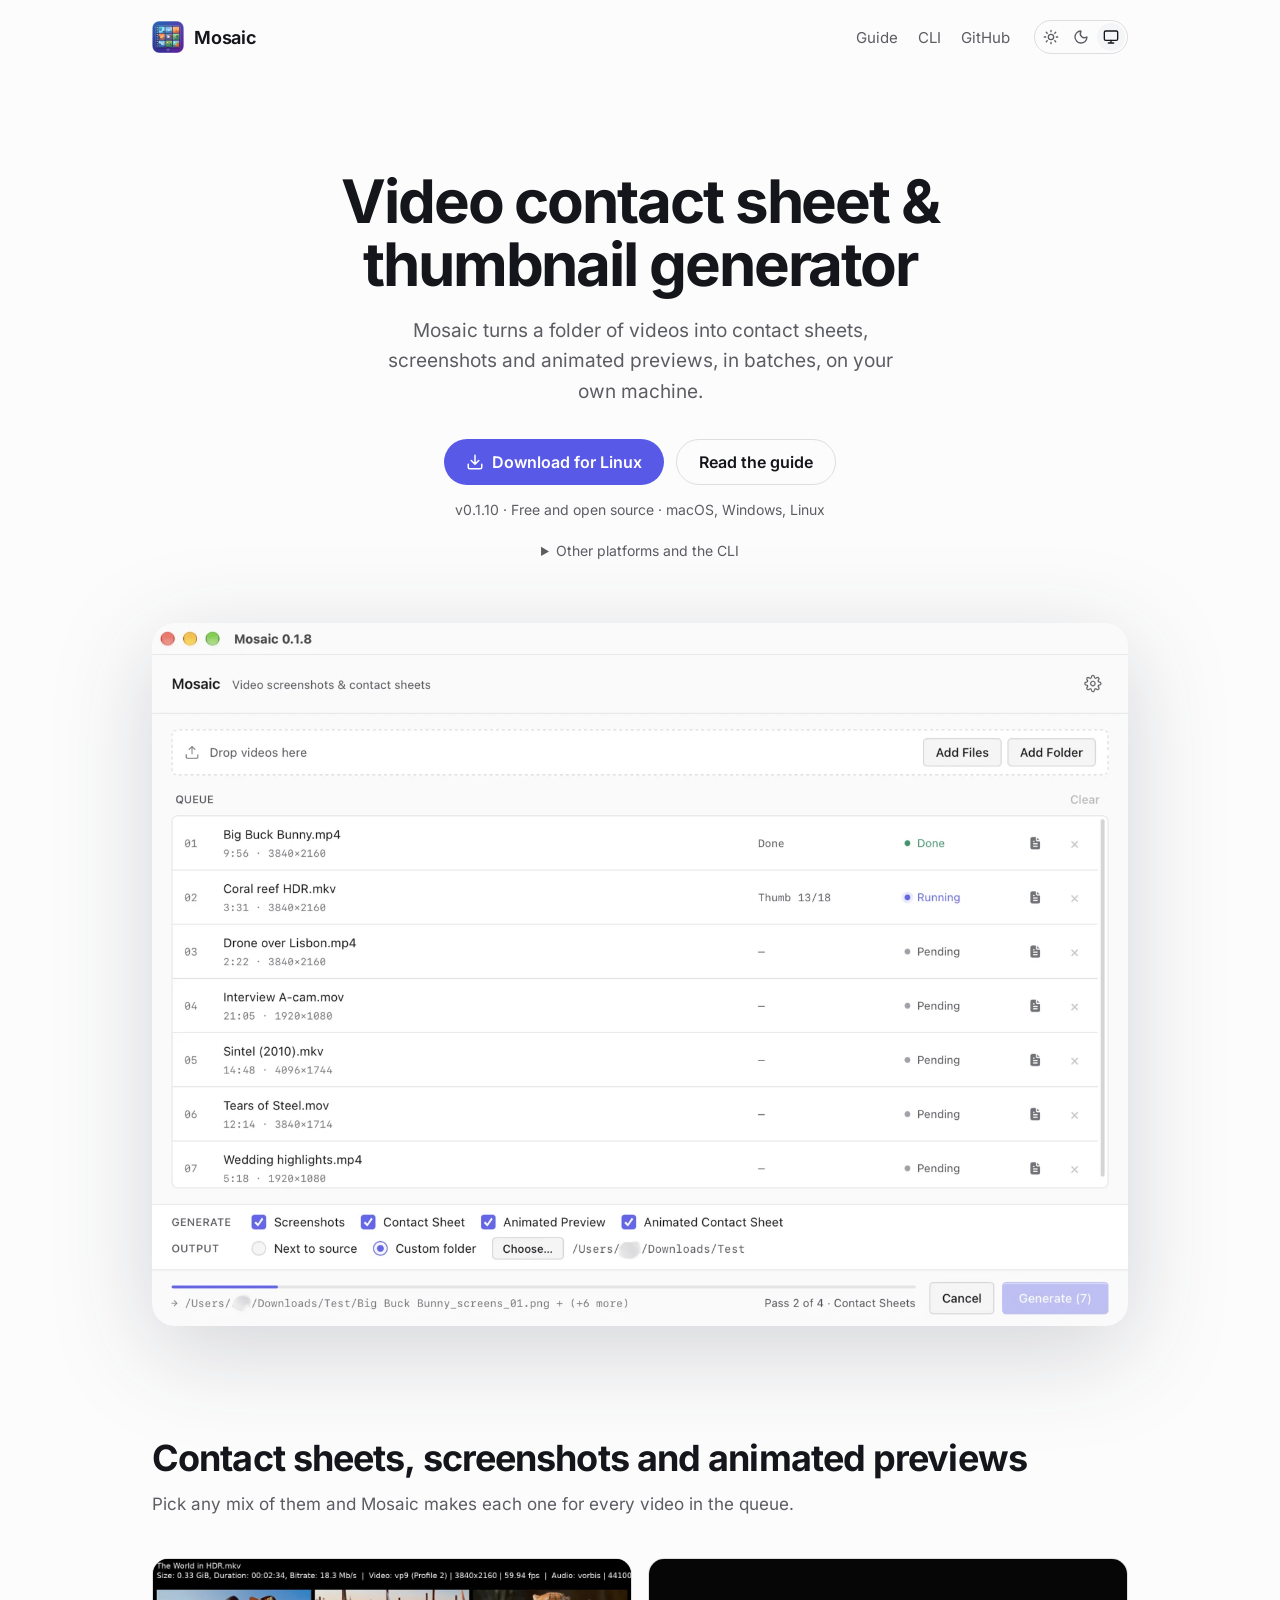
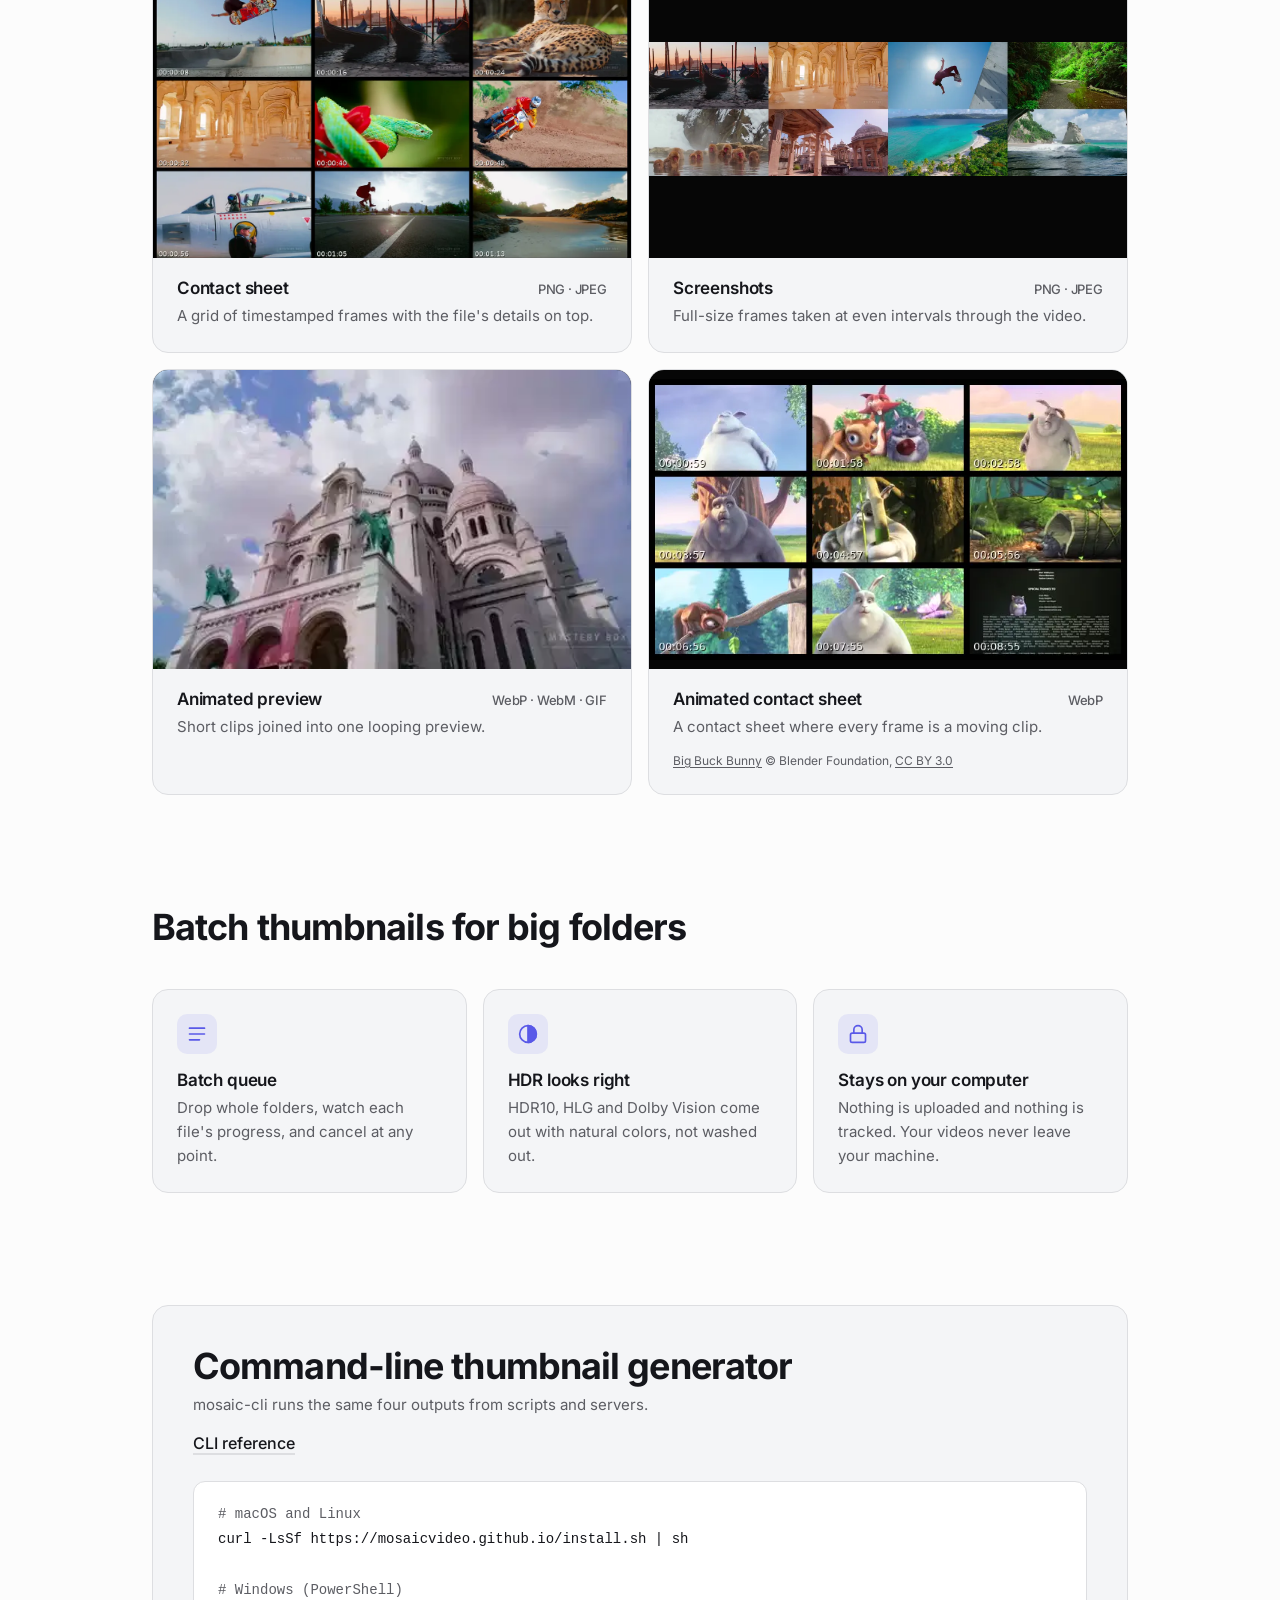
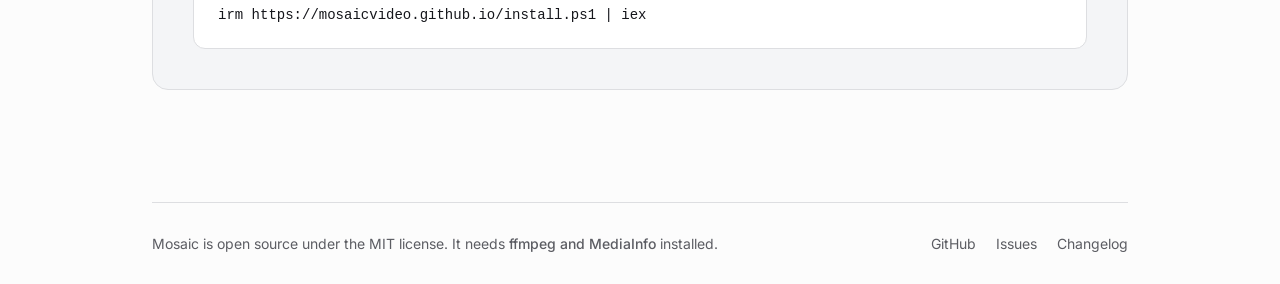
==== commit 7b78d5dc: "Update install commands and options for Mosaic 0.1.10 The Homebrew formula is media-info (mediainfo " ====
--- a/index.html
+++ b/index.html
@@ -155,7 +155,7 @@
         </a>
         <a class="button button-quiet" href="guide.html">Read the guide</a>
       </div>
-      <p class="hero-meta"><span id="nav-version">v0.1.7</span> · Free and open source · macOS, Windows, Linux</p>
+      <p class="hero-meta"><span id="nav-version">v0.1.10</span> · Free and open source · macOS, Windows, Linux</p>
 
       <details class="downloads">
         <summary>Other platforms and the CLI</summary>
--- a/assets/site.css
+++ b/assets/site.css
@@ -301,17 +301,16 @@
 
 .section { padding-top: clamp(4.5rem, 10vw, 7rem); }
 
-.section-head {
-  max-width: var(--narrow);
-  margin-bottom: 2.5rem;
-}
+.section-head { margin-bottom: 2.5rem; }
 .section-head h2 {
   font-size: clamp(1.75rem, 4vw, 2.25rem);
   font-weight: 700;
   letter-spacing: -0.025em;
   line-height: 1.15;
+  text-wrap: balance;
 }
 .section-head p {
+  max-width: var(--narrow);
   margin-top: 0.75rem;
   color: var(--ink-muted);
   font-size: 1.0625rem;
